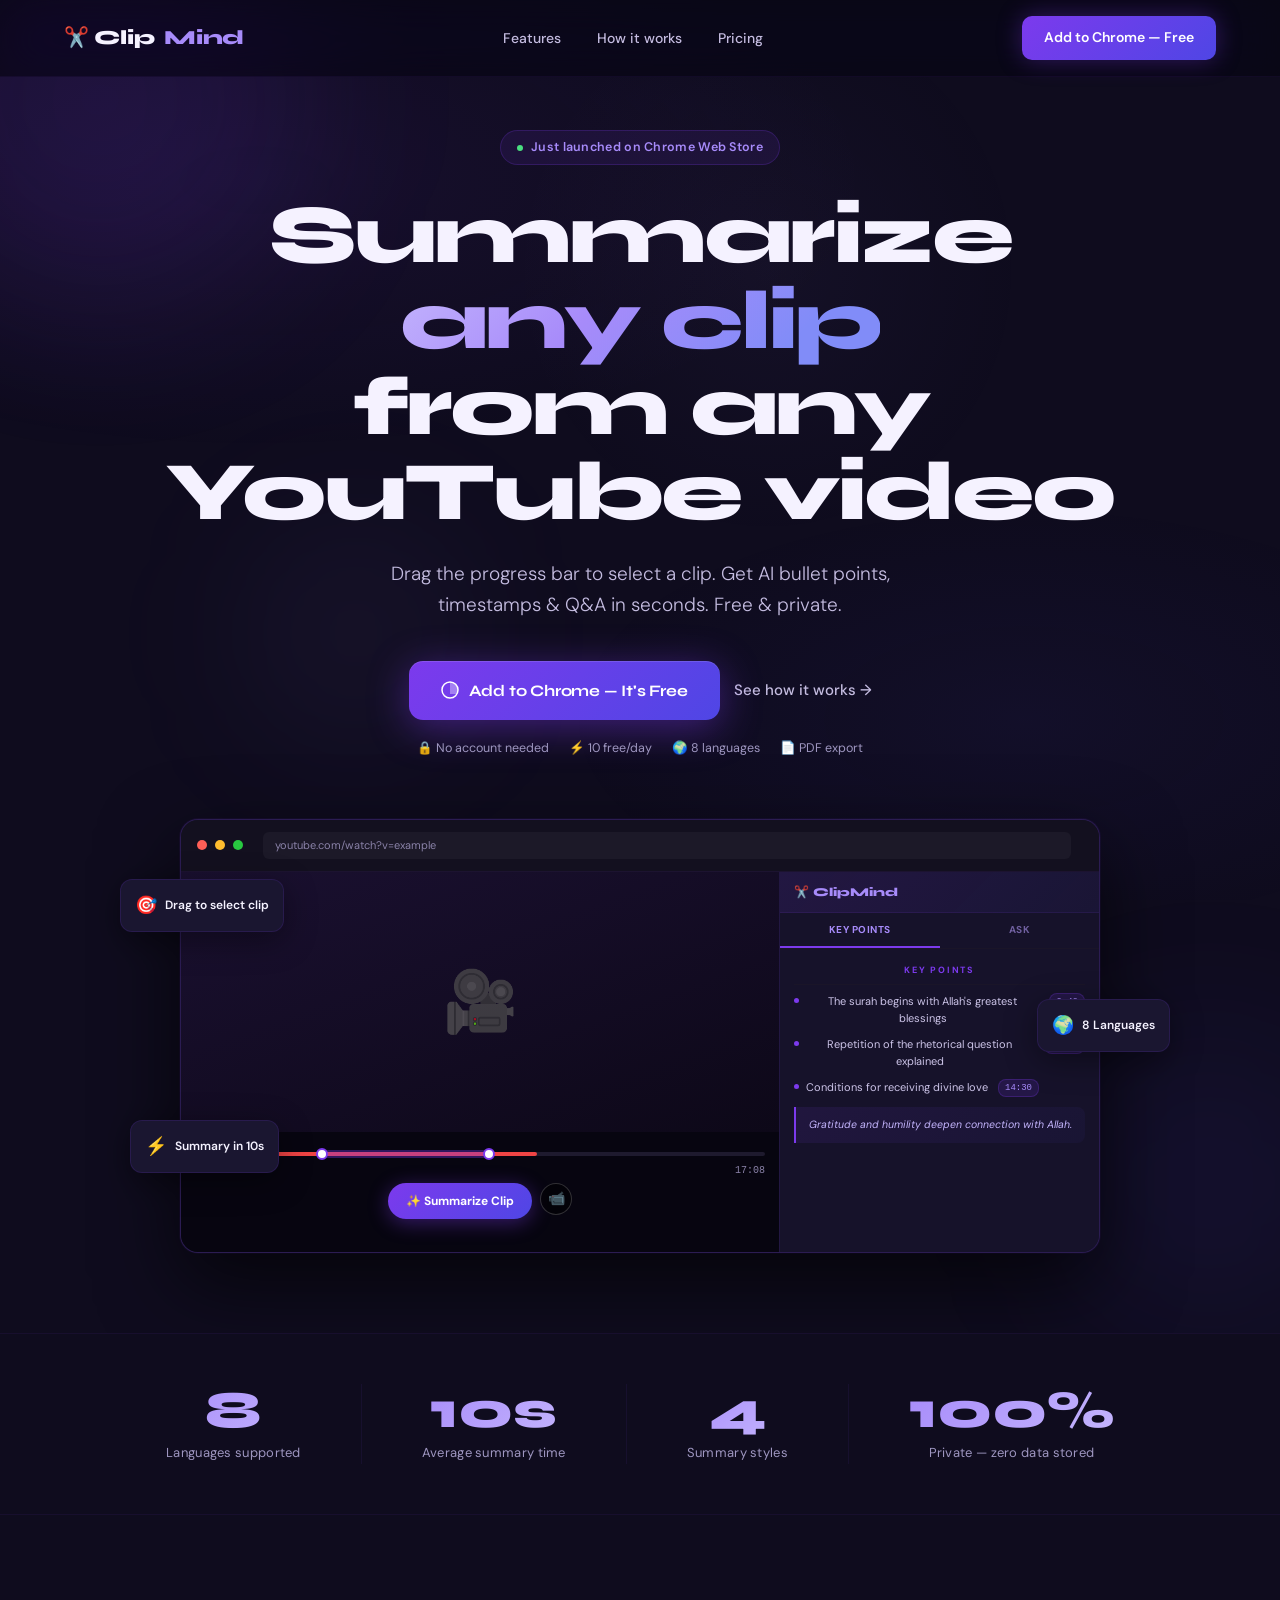
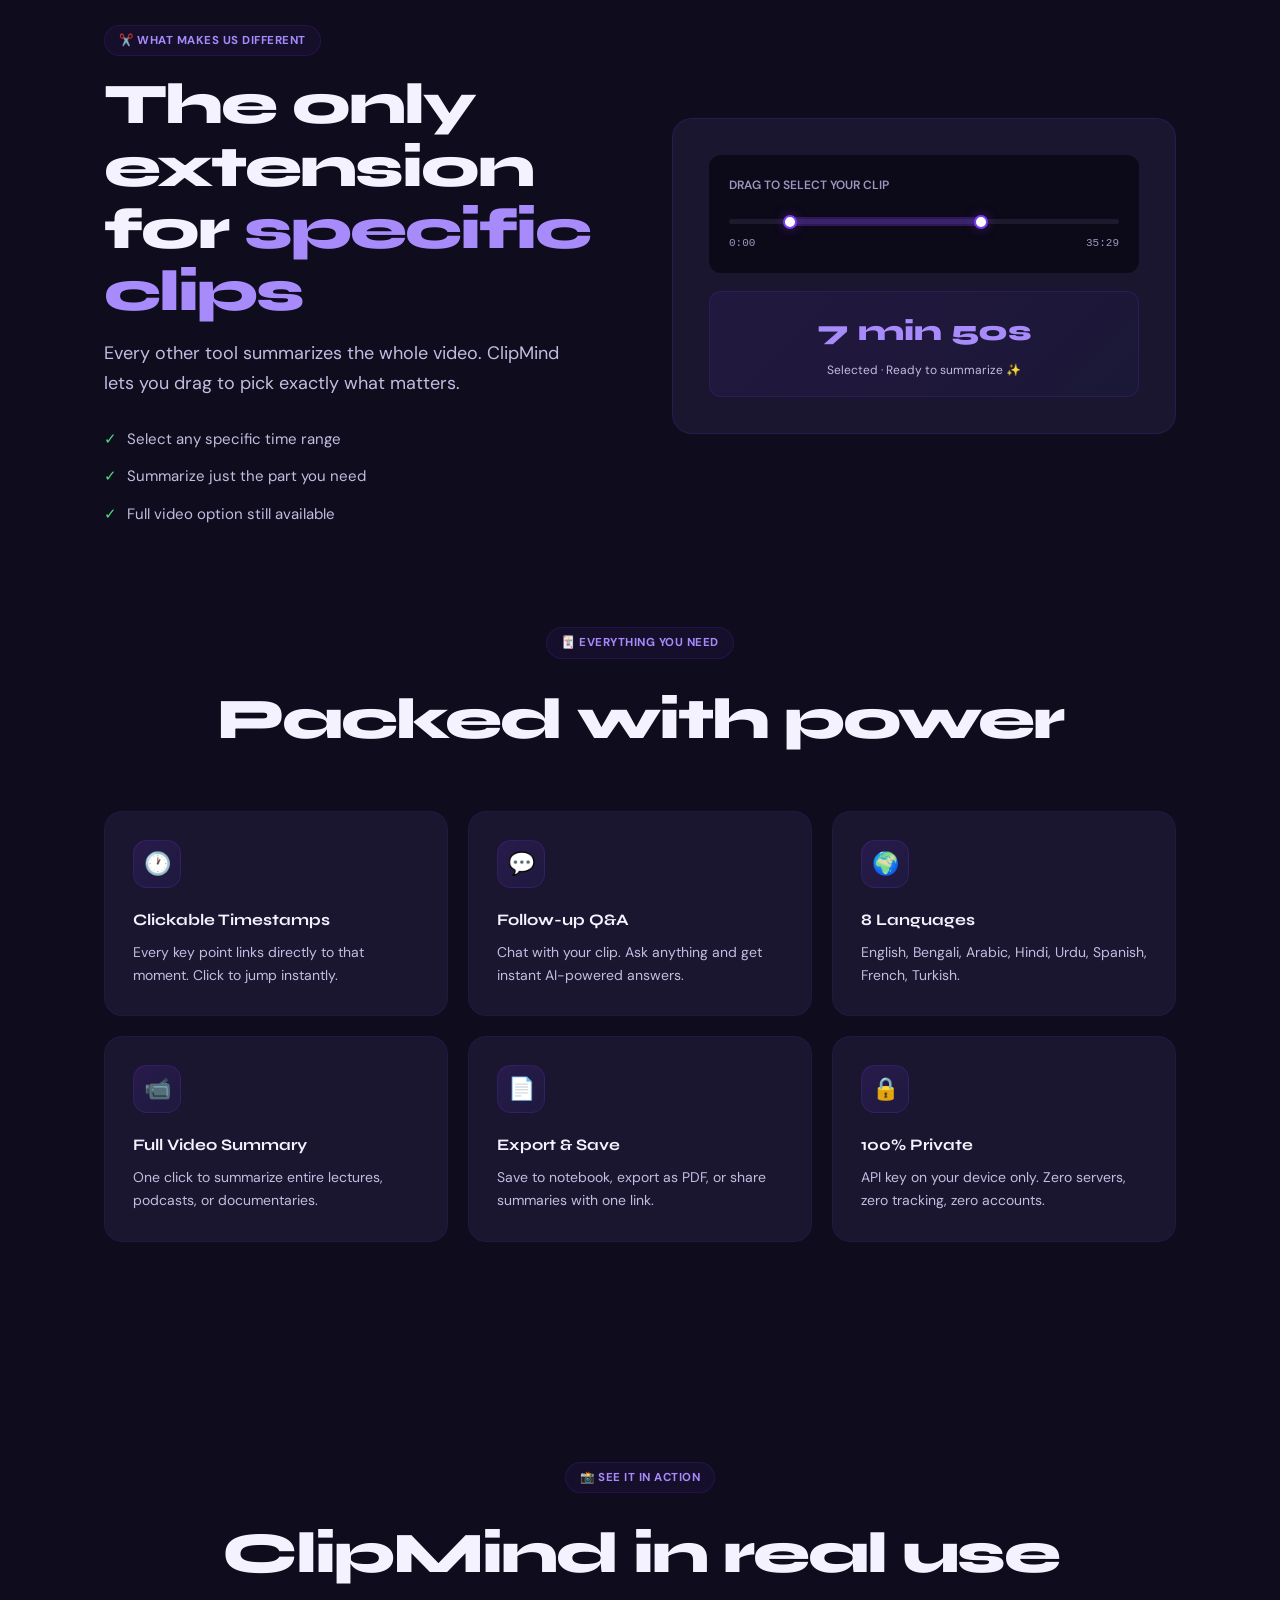
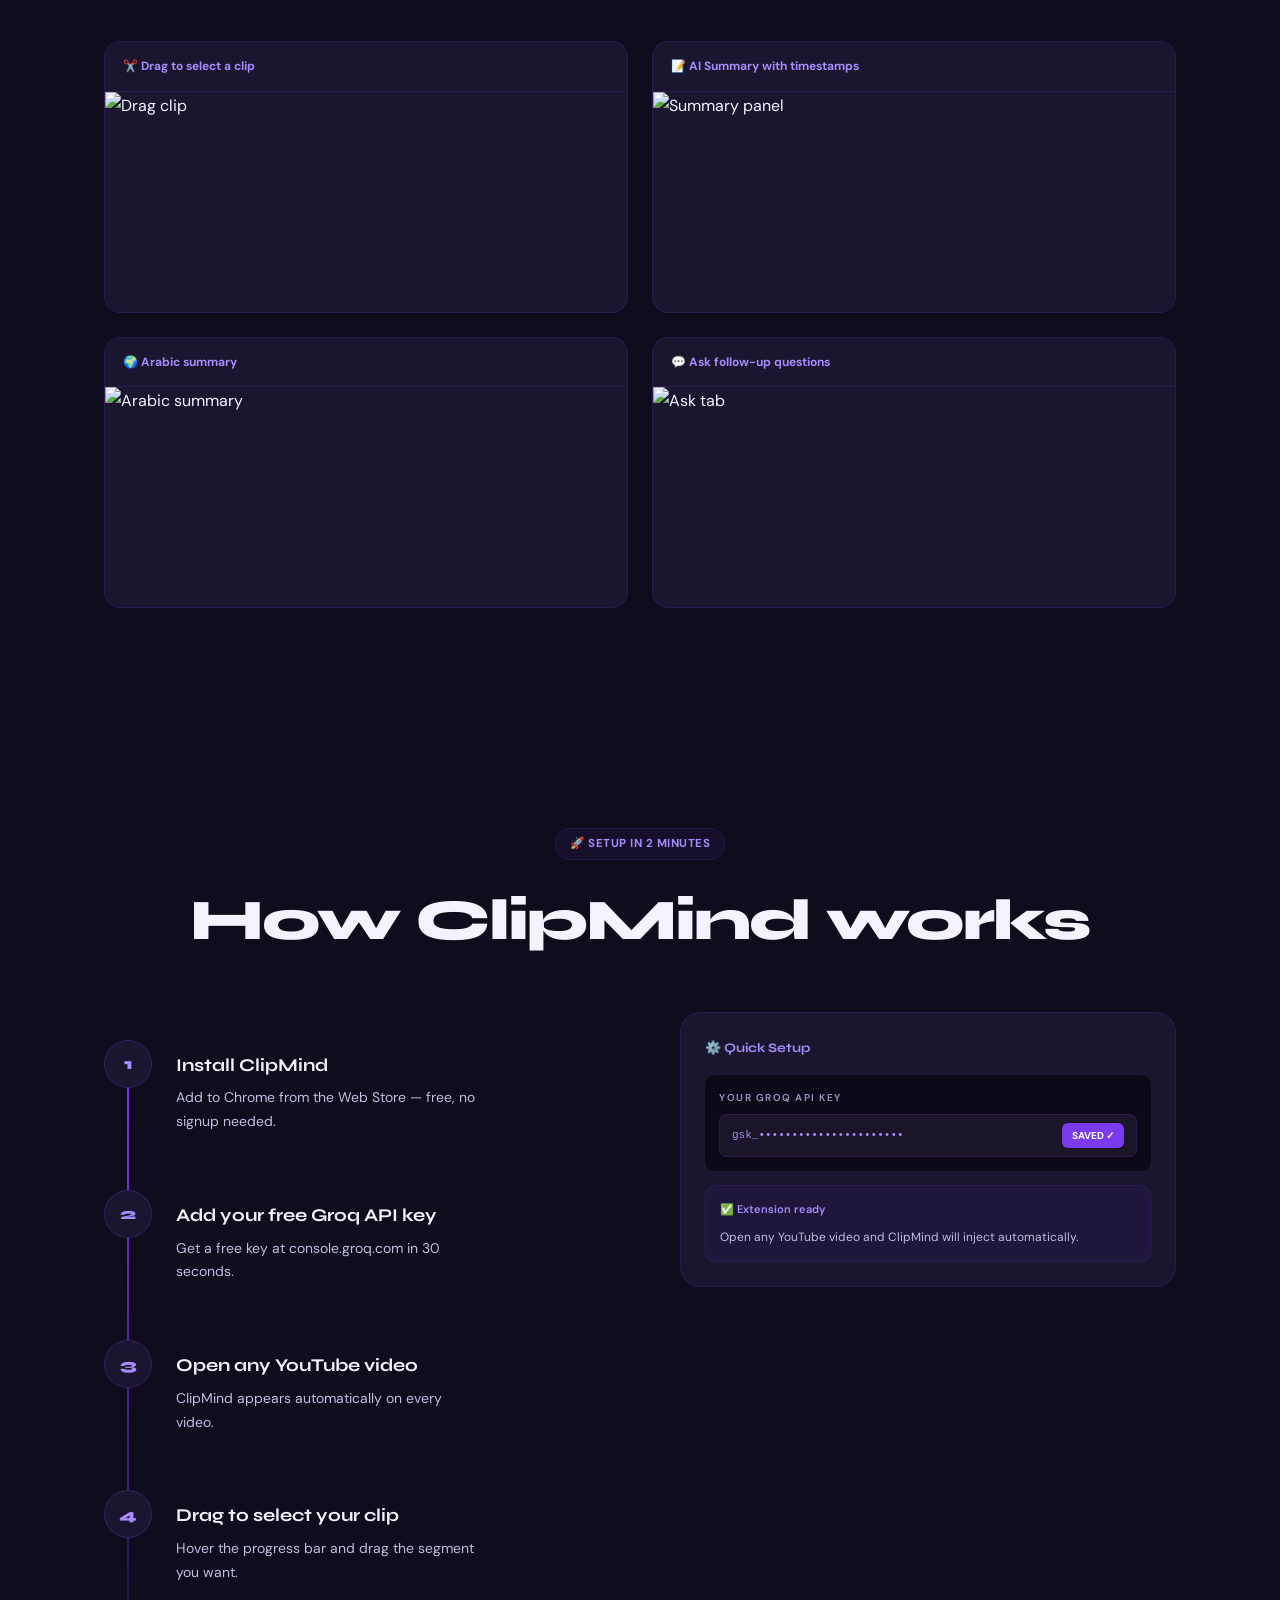
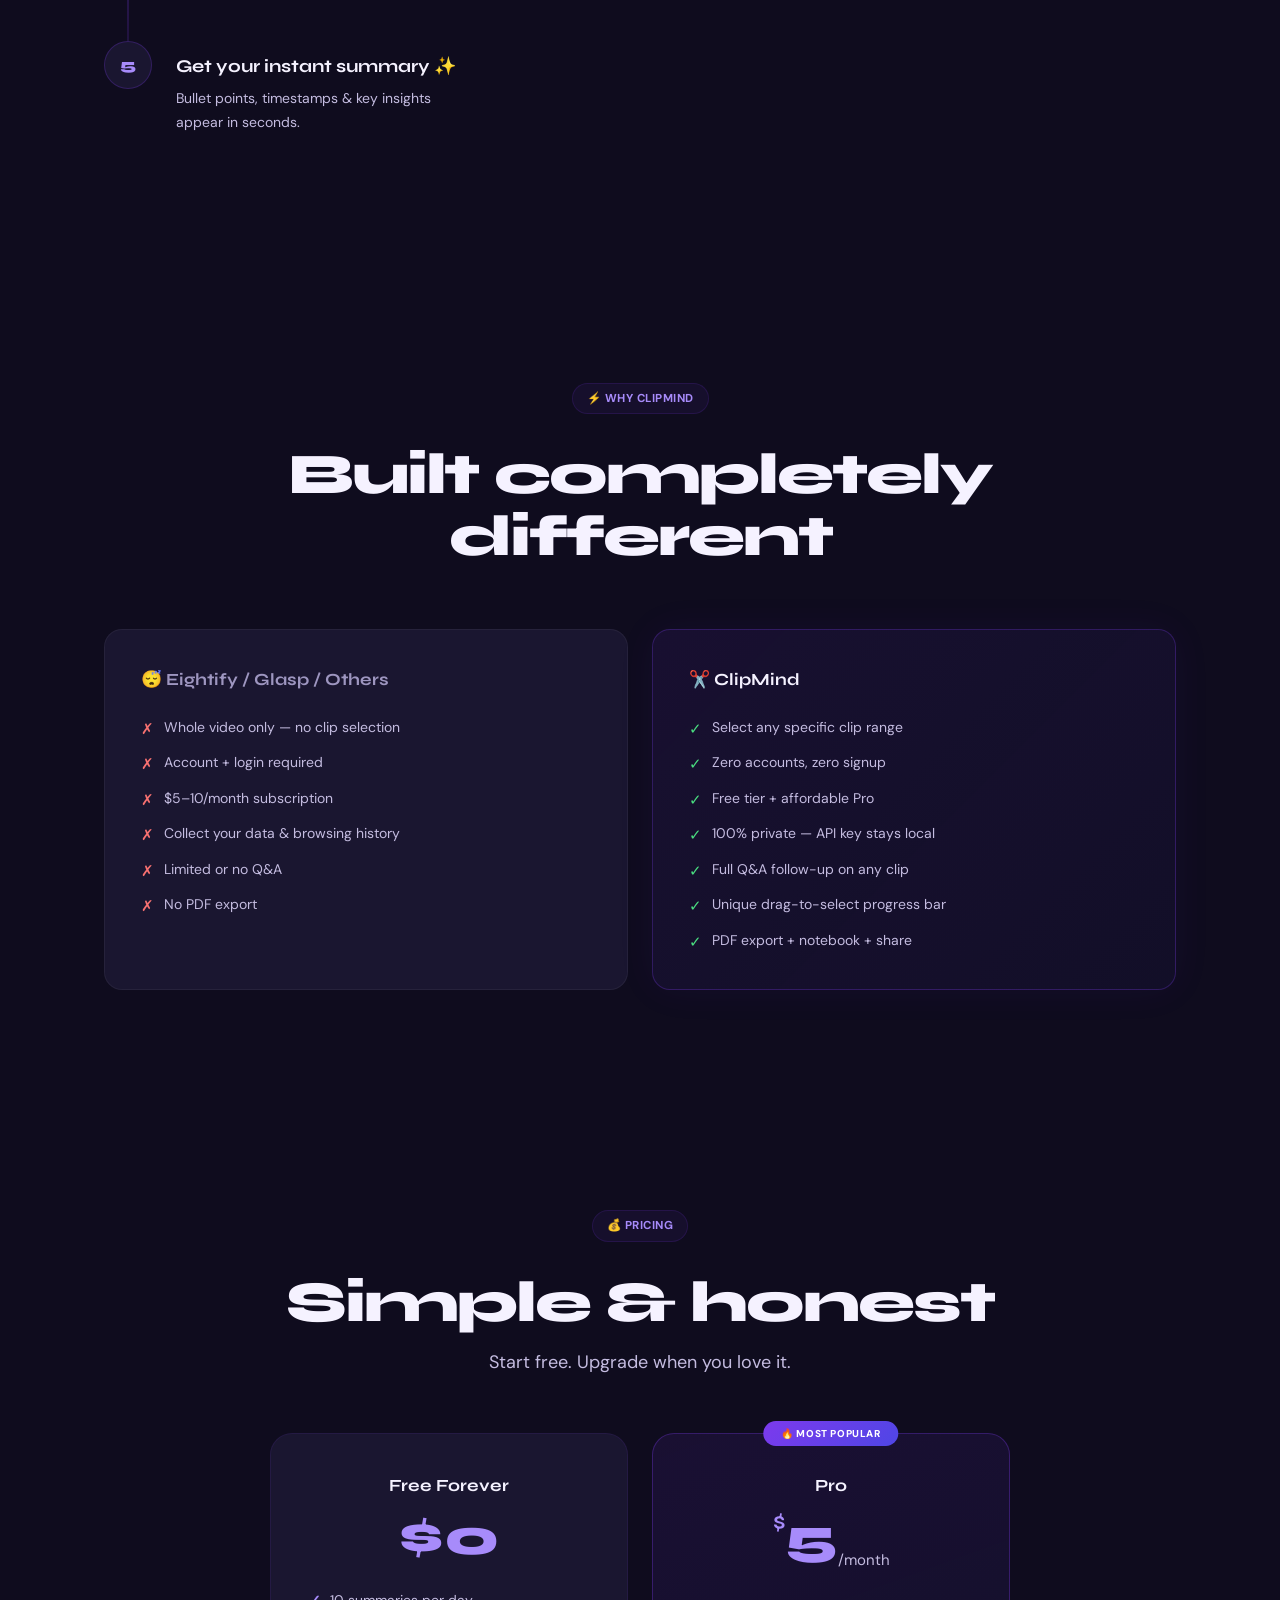
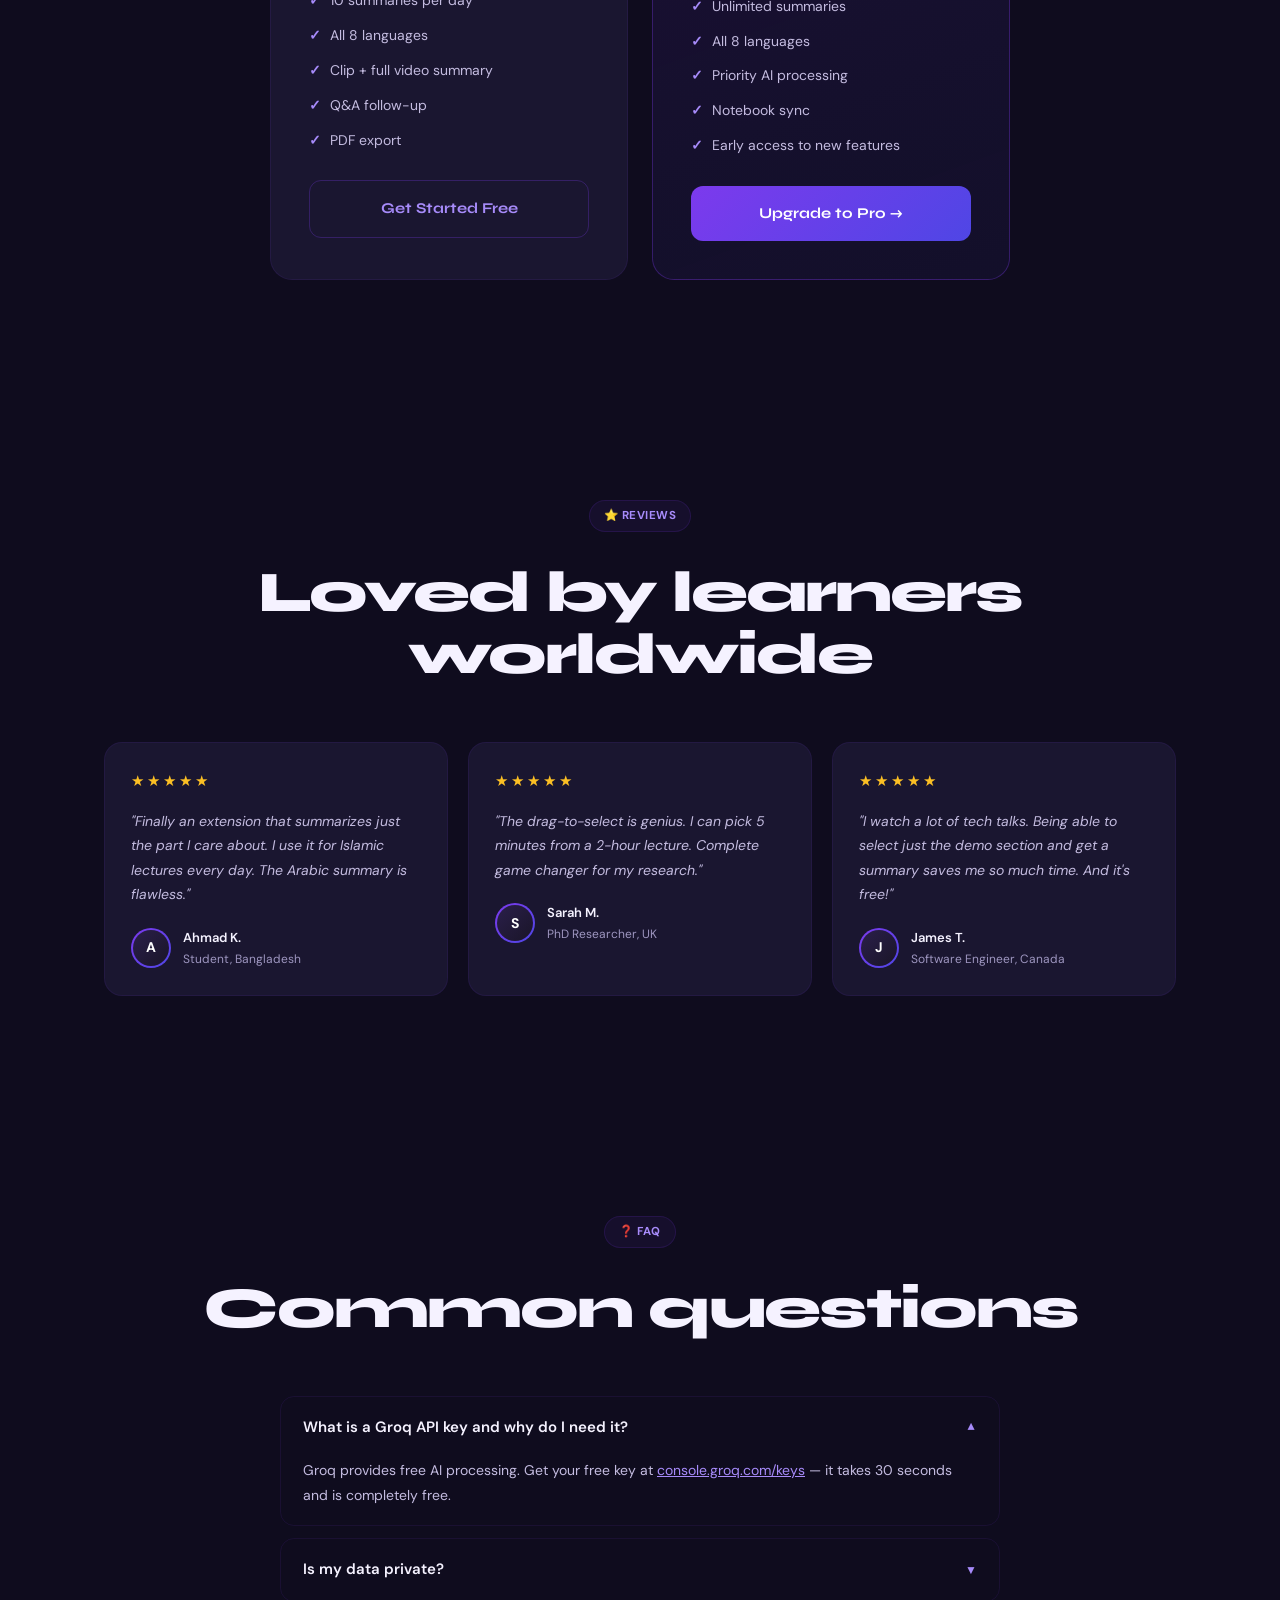
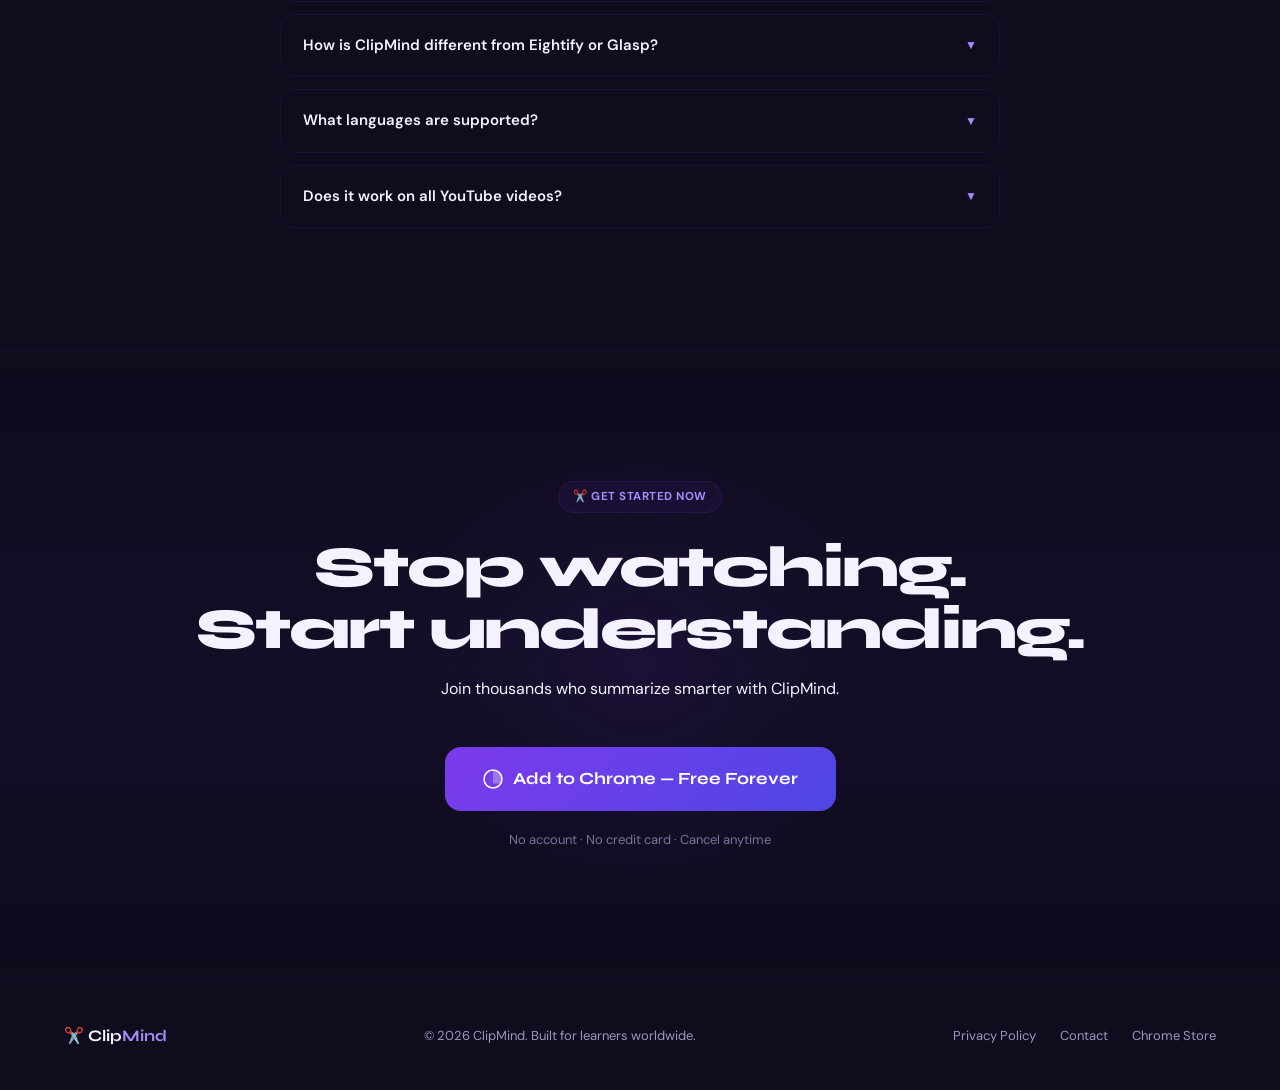
==== docs/index.html @ e2d390e1 "feat: add docs/index.html — landing page" ====
<!DOCTYPE html>
<html lang="en">
<head>
<meta charset="UTF-8">
<meta name="viewport" content="width=device-width, initial-scale=1.0">
<title>ClipMind — Summarize Any YouTube Clip Instantly</title>
<link rel="preconnect" href="https://fonts.googleapis.com">
<link href="https://fonts.googleapis.com/css2?family=Syne:wght@400;600;700;800&family=DM+Sans:ital,opsz,wght@0,9..40,300;0,9..40,400;0,9..40,500;1,9..40,300&display=swap" rel="stylesheet">
<style>
:root {
  --bg: #0f0c1e;
  --bg2: #1a1630;
  --bg3: #201b38;
  --purple: #7c3aed;
  --purple2: #6d28d9;
  --violet: #4f46e5;
  --purple-light: #a78bfa;
  --purple-pale: #c4b5fd;
  --text: #f5f2ff;
  --text2: #c4bce0;
  --text3: #7a7298;
  --border: rgba(124,58,237,.15);
  --glow: rgba(124,58,237,.2);
}
*,*::before,*::after{box-sizing:border-box;margin:0;padding:0}
html{scroll-behavior:smooth}
body{background:var(--bg);color:var(--text);font-family:'DM Sans',sans-serif;overflow-x:hidden;line-height:1.7}

body::before{
  content:'';position:fixed;inset:0;pointer-events:none;z-index:0;
  background:
    radial-gradient(ellipse 80% 50% at 20% 20%, rgba(124,58,237,.08) 0%, transparent 60%),
    radial-gradient(ellipse 60% 40% at 80% 80%, rgba(79,70,229,.06) 0%, transparent 60%),
    radial-gradient(ellipse 40% 60% at 60% 30%, rgba(167,139,250,.04) 0%, transparent 50%);
}

nav{
  position:fixed;top:0;left:0;right:0;z-index:100;
  display:flex;align-items:center;justify-content:space-between;
  padding:16px 64px;
  background:rgba(8,6,18,.7);
  backdrop-filter:blur(24px) saturate(180%);
  border-bottom:1px solid rgba(124,58,237,.07);
  transition:all .3s;
}
nav.scrolled{background:rgba(8,6,18,.92);border-color:rgba(124,58,237,.12);}
.nav-logo{display:flex;align-items:center;gap:10px;font-family:'Syne',sans-serif;font-weight:800;font-size:20px;color:var(--text);text-decoration:none;letter-spacing:-.3px}
.nav-logo .accent{color:var(--purple-light)}
.nav-links{display:flex;gap:36px;list-style:none}
.nav-links a{color:#c4bce0;text-decoration:none;font-size:14px;font-weight:500;transition:color .2s}
.nav-links a:hover{color:var(--text)}
.nav-cta{
  background:linear-gradient(135deg,var(--purple),var(--violet));
  color:#fff;border:none;padding:10px 22px;border-radius:10px;
  font-size:14px;font-weight:600;cursor:pointer;text-decoration:none;font-family:inherit;
  box-shadow:0 0 24px rgba(124,58,237,.35);transition:all .2s;
}
.nav-cta:hover{transform:translateY(-1px);box-shadow:0 4px 32px rgba(124,58,237,.5)}

.hero{
  min-height:100vh;display:flex;flex-direction:column;align-items:center;
  justify-content:center;text-align:center;
  padding:130px 24px 80px;position:relative;overflow:hidden;
}
.orb{position:absolute;border-radius:50%;filter:blur(80px);pointer-events:none;animation:float 8s ease-in-out infinite}
.orb-1{width:400px;height:400px;background:rgba(124,58,237,.12);top:-100px;left:-100px;animation-delay:0s}
.orb-2{width:300px;height:300px;background:rgba(79,70,229,.08);bottom:0;right:-80px;animation-delay:-3s}
.orb-3{width:200px;height:200px;background:rgba(167,139,250,.07);top:40%;left:20%;animation-delay:-5s}
@keyframes float{0%,100%{transform:translateY(0) scale(1)}50%{transform:translateY(-30px) scale(1.05)}}

.hero-badge{
  display:inline-flex;align-items:center;gap:8px;
  background:rgba(124,58,237,.1);border:1px solid rgba(124,58,237,.22);
  padding:6px 16px;border-radius:100px;
  font-size:12.5px;color:var(--purple-light);font-weight:600;
  margin-bottom:28px;animation:fadeUp .5s ease both;letter-spacing:.3px;
}
.badge-dot{width:6px;height:6px;background:#4ade80;border-radius:50%;animation:pulse 2s infinite}
@keyframes pulse{0%,100%{opacity:1;transform:scale(1)}50%{opacity:.5;transform:scale(.8)}}

h1{
  font-family:'Syne',sans-serif;
  font-size:clamp(44px,6.5vw,86px);
  font-weight:800;line-height:1.03;letter-spacing:-3px;
  max-width:950px;animation:fadeUp .5s .08s ease both;
}
h1 .grad{
  background:linear-gradient(135deg,#c4b5fd 0%,#a78bfa 40%,#818cf8 80%);
  -webkit-background-clip:text;-webkit-text-fill-color:transparent;
}
.hero-sub{
  font-size:19px;color:var(--text2);font-weight:300;
  max-width:540px;margin:22px auto 0;
  animation:fadeUp .5s .16s ease both;line-height:1.65;
}
.hero-actions{
  display:flex;gap:14px;align-items:center;justify-content:center;
  margin-top:40px;flex-wrap:wrap;animation:fadeUp .5s .24s ease both;
}
.btn-primary{
  display:inline-flex;align-items:center;gap:10px;
  background:linear-gradient(135deg,var(--purple),var(--violet));
  color:#fff;padding:16px 32px;border-radius:14px;
  font-size:16px;font-weight:700;text-decoration:none;
  font-family:'Syne',sans-serif;letter-spacing:-.2px;
  box-shadow:0 8px 40px rgba(124,58,237,.45),0 1px 0 rgba(255,255,255,.12) inset;
  transition:all .2s;position:relative;overflow:hidden;
}
.btn-primary:hover{transform:translateY(-2px);box-shadow:0 14px 50px rgba(124,58,237,.55)}
.btn-ghost{
  display:inline-flex;align-items:center;gap:8px;
  color:var(--text2);font-size:15px;text-decoration:none;font-weight:500;
  transition:color .2s;
}
.btn-ghost:hover{color:var(--text)}
.hero-trust{
  margin-top:18px;font-size:12.5px;color:#9e96c0;
  animation:fadeUp .5s .32s ease both;display:flex;gap:20px;align-items:center;justify-content:center;
}
.trust-item{display:flex;align-items:center;gap:5px}

.hero-mockup{
  margin-top:60px;width:100%;max-width:920px;
  animation:fadeUp .7s .4s ease both;
  position:relative;
}
.float-pill{
  position:absolute;
  background:var(--bg2);border:1px solid var(--border);
  border-radius:12px;padding:10px 14px;
  display:flex;align-items:center;gap:8px;
  font-size:12px;font-weight:600;color:var(--text);
  box-shadow:0 8px 32px rgba(0,0,0,.4);
  white-space:nowrap;z-index:2;animation:floatPill 6s ease-in-out infinite;
}
.float-pill .pill-icon{font-size:18px}
.fp1{top:60px;left:-60px;animation-delay:0s}
.fp2{top:180px;right:-70px;animation-delay:-2s}
.fp3{bottom:80px;left:-50px;animation-delay:-4s}
@keyframes floatPill{0%,100%{transform:translateY(0)}50%{transform:translateY(-10px)}}

.browser-frame{
  background:var(--bg2);border:1px solid rgba(124,58,237,.18);
  border-radius:18px;overflow:hidden;
  box-shadow:0 30px 80px rgba(0,0,0,.65),0 0 0 1px rgba(124,58,237,.08);
}
.browser-top{
  background:#13101f;padding:12px 16px;
  display:flex;align-items:center;gap:8px;
  border-bottom:1px solid rgba(124,58,237,.08);
}
.bdot{width:10px;height:10px;border-radius:50%}
.bdot:nth-child(1){background:#ff5f57}.bdot:nth-child(2){background:#febc2e}.bdot:nth-child(3){background:#28c840}
.burl{flex:1;background:rgba(255,255,255,.04);border-radius:6px;padding:4px 12px;font-size:11px;color:#8a82a8;margin:0 12px;text-align:left}
.browser-body{display:grid;grid-template-columns:1fr 320px;min-height:380px}
.b-video{background:#070510;position:relative;overflow:hidden}
.b-thumb{height:260px;background:linear-gradient(160deg,#1a1030,#0d0818);display:flex;align-items:center;justify-content:center;position:relative}
.b-thumb-img{font-size:60px;opacity:.7}
.b-controls{padding:10px 14px 14px}
.b-progress{height:4px;background:#1e1a2e;border-radius:2px;position:relative;margin:10px 0 6px}
.b-progress-red{position:absolute;left:0;top:0;width:60%;height:100%;background:#ef4444;border-radius:2px}
.b-selection{
  position:absolute;top:-2px;left:22%;width:30%;height:8px;
  background:rgba(124,58,237,.35);
  border-left:2px solid var(--purple);border-right:2px solid var(--purple);
  border-radius:2px;
}
.b-handle{
  position:absolute;top:50%;transform:translateY(-50%);
  width:12px;height:12px;background:#fff;border:2.5px solid var(--purple);border-radius:50%;
}
.b-handle.l{left:-6px}.b-handle.r{right:-6px}
.b-time{display:flex;justify-content:space-between;font-size:10px;color:#8a82a8;font-family:monospace}
.b-btns{display:flex;justify-content:center;gap:8px;padding-top:4px}
.b-sum{
  background:linear-gradient(135deg,var(--purple),var(--violet));
  color:#fff;border:none;border-radius:20px;
  padding:8px 18px;font-size:12px;font-weight:700;cursor:default;
  box-shadow:0 4px 20px rgba(124,58,237,.4);
}
.b-full{
  background:rgba(0,0,0,.5);color:rgba(255,255,255,.8);
  border:1px solid rgba(255,255,255,.18);border-radius:50%;
  width:32px;height:32px;display:flex;align-items:center;justify-content:center;
  font-size:14px;cursor:default;
}
.b-panel{background:#16122a;border-left:1px solid rgba(124,58,237,.12);display:flex;flex-direction:column}
.b-panel-head{
  padding:10px 14px;
  background:linear-gradient(135deg,rgba(124,58,237,.12),rgba(79,70,229,.06));
  border-bottom:1px solid rgba(124,58,237,.1);
  display:flex;align-items:center;justify-content:space-between;
  font-size:12px;font-weight:800;color:var(--purple-light);
  font-family:'Syne',sans-serif;
}
.b-tabs{display:flex;border-bottom:1px solid #1a1528}
.b-tab{flex:1;padding:8px;text-align:center;font-size:10px;font-weight:700;text-transform:uppercase;letter-spacing:.5px;color:#7060a0}
.b-tab.a{color:var(--purple-light);border-bottom:2px solid var(--purple)}
.b-body{padding:14px;flex:1}
.b-lbl{font-size:9px;text-transform:uppercase;letter-spacing:1.8px;color:var(--purple);font-weight:700;margin-bottom:8px;padding-bottom:5px;border-bottom:1px solid #1a1528}
.b-txt{font-size:11px;color:#d4cce8;line-height:1.7;margin-bottom:10px}
.b-pt{display:flex;align-items:flex-start;gap:7px;margin-bottom:8px;font-size:11px;color:#ccc4e8;line-height:1.6}
.b-pt::before{content:'';width:5px;height:5px;background:var(--purple);border-radius:50%;flex-shrink:0;margin-top:5px}
.b-chip{display:inline-block;background:rgba(124,58,237,.15);border:1px solid rgba(124,58,237,.25);color:var(--purple-light);border-radius:8px;padding:1px 6px;font-size:9px;font-family:monospace;margin-left:3px}
.b-takeaway{background:linear-gradient(135deg,rgba(124,58,237,.1),rgba(79,70,229,.05));border-left:2px solid var(--purple);border-radius:0 8px 8px 0;padding:9px 11px;font-size:10.5px;color:var(--purple-pale);font-style:italic;margin-top:10px}

.stats-bar{
  border-top:1px solid rgba(124,58,237,.07);
  border-bottom:1px solid rgba(124,58,237,.07);
  padding:50px 24px;
  display:flex;justify-content:center;gap:0;flex-wrap:wrap;
}
.stat-item{
  text-align:center;padding:0 60px;
  border-right:1px solid rgba(124,58,237,.08);
}
.stat-item:last-child{border-right:none}
.stat-n{
  font-family:'Syne',sans-serif;font-size:52px;font-weight:800;line-height:1;
  background:linear-gradient(135deg,var(--purple-light),var(--purple-pale));
  -webkit-background-clip:text;-webkit-text-fill-color:transparent;
}
.stat-l{font-size:13px;color:#9e96c0;margin-top:6px;letter-spacing:.3px}

.section{padding:110px 24px;max-width:1120px;margin:0 auto;position:relative;z-index:1}
.sec-label{
  display:inline-flex;align-items:center;gap:7px;
  background:rgba(124,58,237,.07);border:1px solid rgba(124,58,237,.14);
  padding:5px 14px;border-radius:100px;
  font-size:11.5px;font-weight:700;color:var(--purple-light);
  letter-spacing:.5px;text-transform:uppercase;margin-bottom:18px;
}
h2{
  font-family:'Syne',sans-serif;font-size:clamp(34px,4.5vw,58px);
  font-weight:800;letter-spacing:-2px;line-height:1.08;margin-bottom:14px;
}
.sec-sub{font-size:18px;color:#c4bce0;max-width:480px;line-height:1.65}

.usp-wrap{display:grid;grid-template-columns:1fr 1fr;gap:64px;align-items:center;margin-top:0}
.usp-card{
  background:var(--bg2);border:1px solid var(--border);
  border-radius:20px;padding:36px;overflow:hidden;position:relative;
}
.drag-container{background:#0c0918;border-radius:12px;padding:20px;margin-bottom:18px}
.drag-track{height:5px;background:#1e1a2e;border-radius:3px;position:relative;margin:24px 0 10px}
.drag-range{
  position:absolute;top:-2px;left:15%;width:0%;height:9px;
  background:rgba(124,58,237,.3);border-left:2px solid var(--purple);border-right:2px solid var(--purple);
  border-radius:3px;transition:width 1.2s cubic-bezier(.4,0,.2,1);
}
.drag-range.animated{width:50%}
.drag-range::before,.drag-range::after{
  content:'';position:absolute;top:50%;transform:translateY(-50%);
  width:14px;height:14px;background:#fff;border:2.5px solid var(--purple);border-radius:50%;
  box-shadow:0 0 12px rgba(124,58,237,.4);
}
.drag-range::before{left:-7px}.drag-range::after{right:-7px}
.drag-times{display:flex;justify-content:space-between;font-size:11px;color:#9e96c0;font-family:monospace}
.drag-result-box{
  text-align:center;padding:16px;
  background:linear-gradient(135deg,rgba(124,58,237,.08),rgba(79,70,229,.04));
  border:1px solid rgba(124,58,237,.15);border-radius:12px;
}
.drag-result-num{font-family:'Syne',sans-serif;font-size:28px;font-weight:800;color:var(--purple-light)}
.drag-result-sub{font-size:12px;color:#c4bce0;margin-top:4px}

.features-heading{text-align:center;margin-bottom:60px}
.features-grid{display:grid;grid-template-columns:repeat(3,1fr);gap:20px}
.feat-card{
  background:var(--bg2);border:1px solid rgba(124,58,237,.08);
  border-radius:18px;padding:28px;transition:all .3s;
  position:relative;overflow:hidden;
}
.feat-card:hover{border-color:rgba(124,58,237,.25);transform:translateY(-5px);box-shadow:0 16px 48px rgba(0,0,0,.3)}
.feat-icon{
  width:48px;height:48px;border-radius:14px;
  background:linear-gradient(135deg,rgba(124,58,237,.15),rgba(79,70,229,.08));
  border:1px solid rgba(124,58,237,.18);
  display:flex;align-items:center;justify-content:center;
  font-size:22px;margin-bottom:18px;
}
.feat-card h3{font-family:'Syne',sans-serif;font-size:16px;font-weight:700;margin-bottom:8px}
.feat-card p{font-size:14px;color:#c4bce0;line-height:1.65}

.hiw-wrap{display:grid;grid-template-columns:1fr 1fr;gap:80px;align-items:start;margin-top:0}
.steps-list{display:flex;flex-direction:column;gap:0;position:relative}
.steps-list::before{
  content:'';position:absolute;left:23px;top:28px;bottom:80px;
  width:2px;
  background:linear-gradient(to bottom,var(--purple),rgba(124,58,237,.1));
}
.step-row{display:flex;gap:24px;padding:28px 0}
.step-n{
  width:48px;height:48px;flex-shrink:0;
  background:var(--bg2);border:1.5px solid rgba(124,58,237,.25);
  border-radius:50%;display:flex;align-items:center;justify-content:center;
  font-family:'Syne',sans-serif;font-size:16px;font-weight:800;color:var(--purple-light);
  position:relative;z-index:1;transition:all .3s;
}
.step-row:hover .step-n{background:var(--purple);border-color:var(--purple);color:#fff;box-shadow:0 0 20px rgba(124,58,237,.4)}
.step-body{padding-top:10px}
.step-body h3{font-family:'Syne',sans-serif;font-size:18px;font-weight:700;margin-bottom:6px}
.step-body p{font-size:14px;color:#c4bce0;max-width:300px}
.hiw-visual{
  background:var(--bg2);border:1px solid var(--border);
  border-radius:20px;padding:24px;position:sticky;top:100px;
}
.hiw-visual-header{font-family:'Syne',sans-serif;font-size:13px;font-weight:700;color:var(--purple-light);margin-bottom:16px;display:flex;align-items:center;gap:8px}
.api-box{background:#0c0918;border-radius:10px;padding:14px;margin-bottom:14px}
.api-label{font-size:10px;text-transform:uppercase;letter-spacing:1.5px;color:#9e96c0;font-weight:600;margin-bottom:8px}
.api-input{
  display:flex;align-items:center;gap:8px;
  background:#1a1528;border:1px solid rgba(124,58,237,.2);
  border-radius:8px;padding:8px 12px;
}
.api-key{font-size:11px;font-family:monospace;color:var(--purple-light);flex:1}
.api-save{background:var(--purple);color:#fff;border:none;border-radius:6px;padding:4px 10px;font-size:10px;font-weight:700;cursor:default}

.vs-grid{display:grid;grid-template-columns:1fr 1fr;gap:24px;margin-top:60px}
.vs-col{border-radius:18px;padding:36px;border:1px solid}
.vs-col.them{background:var(--bg2);border-color:rgba(255,255,255,.05)}
.vs-col.us{
  background:linear-gradient(135deg,rgba(124,58,237,.09),rgba(79,70,229,.05));
  border-color:rgba(124,58,237,.28);
  box-shadow:0 0 40px rgba(124,58,237,.06);
}
.vs-col h3{font-family:'Syne',sans-serif;font-size:17px;font-weight:700;margin-bottom:22px}
.vs-list{list-style:none;display:flex;flex-direction:column;gap:12px}
.vs-list li{display:flex;align-items:flex-start;gap:10px;font-size:14px;line-height:1.5;color:#c4bce0}
.ic-x{color:#f87171;font-size:15px;flex-shrink:0;margin-top:1px}
.ic-ok{color:#4ade80;font-size:15px;flex-shrink:0;margin-top:1px}

.pricing-cards{display:grid;grid-template-columns:1fr 1fr;gap:24px;max-width:740px;margin:56px auto 0}
.p-card{background:var(--bg2);border:1px solid rgba(124,58,237,.1);border-radius:22px;padding:38px;position:relative}
.p-card.pro{
  background:linear-gradient(160deg,rgba(124,58,237,.1),rgba(79,70,229,.06));
  border-color:rgba(124,58,237,.32);
}
.p-badge{
  position:absolute;top:-13px;left:50%;transform:translateX(-50%);
  background:linear-gradient(135deg,var(--purple),var(--violet));
  color:#fff;font-size:10px;font-weight:800;padding:4px 18px;
  border-radius:100px;letter-spacing:.6px;white-space:nowrap;
}
.p-name{font-family:'Syne',sans-serif;font-size:17px;font-weight:700;margin-bottom:10px}
.p-price{font-family:'Syne',sans-serif;font-size:52px;font-weight:800;line-height:1;color:var(--purple-light)}
.p-price sup{font-size:24px;vertical-align:top;margin-top:12px;font-weight:600}
.p-price sub{font-size:15px;color:var(--text2);font-family:'DM Sans',sans-serif;font-weight:400}
.p-features{list-style:none;margin:26px 0 28px;display:flex;flex-direction:column;gap:11px}
.p-features li{display:flex;align-items:center;gap:9px;font-size:14px;color:#c4bce0}
.p-features li::before{content:'✓';color:var(--purple-light);font-weight:700;flex-shrink:0}
.p-btn{
  display:block;width:100%;padding:15px;
  background:linear-gradient(135deg,var(--purple),var(--violet));
  color:#fff;border:none;border-radius:12px;
  font-size:15px;font-weight:700;cursor:pointer;
  font-family:'Syne',sans-serif;text-align:center;text-decoration:none;
  transition:all .2s;
}
.p-btn.outline{background:transparent;border:1.5px solid rgba(124,58,237,.28);color:var(--purple-light);box-shadow:none}

.reviews-grid{display:grid;grid-template-columns:repeat(3,1fr);gap:20px;margin-top:56px}
.rev-card{
  background:var(--bg2);border:1px solid rgba(124,58,237,.09);
  border-radius:18px;padding:26px;transition:border-color .3s;
}
.rev-card:hover{border-color:rgba(124,58,237,.22)}
.rev-stars{margin-bottom:14px;color:#fbbf24;font-size:15px;letter-spacing:3px}
.rev-text{font-size:14px;color:#c4bce0;line-height:1.75;font-style:italic;margin-bottom:20px}
.rev-author{display:flex;align-items:center;gap:12px}
.rev-avatar-wrap{
  width:40px;height:40px;border-radius:50%;flex-shrink:0;
  background:linear-gradient(135deg,var(--purple),var(--violet));
  padding:2px;
}
.rev-avatar{
  width:100%;height:100%;border-radius:50%;
  background:linear-gradient(135deg,#2a1f4a,#1a1528);
  display:flex;align-items:center;justify-content:center;
  font-size:14px;font-weight:700;color:#fff;
}
.rev-name{font-size:13px;font-weight:600;color:var(--text)}
.rev-role{font-size:12px;color:#9e96c0}

.cta-section{
  text-align:center;padding:130px 24px;position:relative;overflow:hidden;
  background:linear-gradient(180deg,transparent,rgba(124,58,237,.04),transparent);
  border-top:1px solid rgba(124,58,237,.08);
}
.cta-glow{
  position:absolute;top:50%;left:50%;transform:translate(-50%,-50%);
  width:500px;height:500px;
  background:radial-gradient(circle,rgba(124,58,237,.08) 0%,transparent 65%);
  pointer-events:none;animation:glowPulse 4s ease-in-out infinite;
}
@keyframes glowPulse{0%,100%{opacity:.6;transform:translate(-50%,-50%) scale(1)}50%{opacity:1;transform:translate(-50%,-50%) scale(1.1)}}
.btn-pulsing{
  display:inline-flex;align-items:center;gap:10px;
  background:linear-gradient(135deg,var(--purple),var(--violet));
  color:#fff;padding:18px 38px;border-radius:16px;
  font-size:17px;font-weight:700;text-decoration:none;
  font-family:'Syne',sans-serif;
  animation:btnPulse 3s ease-in-out infinite;
  transition:transform .2s;
}
@keyframes btnPulse{0%,100%{box-shadow:0 0 0 0 rgba(124,58,237,.4)}70%{box-shadow:0 0 0 20px rgba(124,58,237,0)}}

footer{
  padding:40px 64px;border-top:1px solid rgba(124,58,237,.07);
  display:flex;align-items:center;justify-content:space-between;flex-wrap:wrap;gap:16px;
}
.footer-logo{font-family:'Syne',sans-serif;font-size:16px;font-weight:700;color:var(--text)}
.footer-logo .accent{color:var(--purple-light)}
.footer-copy{font-size:13px;color:#9e96c0}
.footer-links{display:flex;gap:24px}
.footer-links a{font-size:13px;color:#9e96c0;text-decoration:none;transition:color .2s}
.footer-links a:hover{color:var(--purple-light)}

@keyframes fadeUp{from{opacity:0;transform:translateY(26px)}to{opacity:1;transform:translateY(0)}}
.reveal{opacity:0;transform:translateY(32px);transition:opacity .65s ease,transform .65s ease}
.reveal.visible{opacity:1;transform:translateY(0)}

/* Screenshots */
.ss-grid{display:grid;grid-template-columns:repeat(2,1fr);gap:24px}
.ss-card{background:var(--bg2);border:1px solid var(--border);border-radius:16px;overflow:hidden}
.ss-label{padding:14px 18px;font-size:12px;font-weight:700;color:var(--purple-light);border-bottom:1px solid var(--border)}
.ss-card img{width:100%;display:block;height:220px;object-fit:cover}

/* Demo video */
.demo-video-wrap{max-width:800px;margin:0 auto}
.demo-placeholder{background:var(--bg2);border:1px solid var(--border);border-radius:18px;padding:80px 40px;text-align:center}
.demo-play-icon{font-size:48px;margin-bottom:16px;opacity:.4}
.demo-play-text{font-size:18px;font-weight:600;color:var(--text2);margin-bottom:8px}
.demo-play-sub{font-size:14px;color:var(--text3)}

/* FAQ */
.faq-list{max-width:720px;margin:0 auto}
.faq-item{border:1px solid rgba(124,58,237,.1);border-radius:14px;margin-bottom:12px;overflow:hidden}
.faq-q{display:flex;justify-content:space-between;align-items:center;padding:18px 22px;cursor:pointer;font-size:15px;font-weight:600;transition:background .2s}
.faq-q:hover{background:rgba(124,58,237,.04)}
.faq-arrow{color:var(--purple-light);font-size:12px;transition:transform .3s}
.faq-item.open .faq-arrow{transform:rotate(180deg)}
.faq-a{max-height:0;overflow:hidden;transition:max-height .4s ease,padding .3s;padding:0 22px;font-size:14px;color:#c4bce0;line-height:1.75}
.faq-item.open .faq-a{max-height:200px;padding:0 22px 18px}

@media(max-width:900px){
  nav{padding:16px 20px}
  .nav-links{display:none}
  .usp-wrap,.hiw-wrap,.vs-grid,.pricing-cards{grid-template-columns:1fr}
  .features-grid{grid-template-columns:1fr 1fr}
  .reviews-grid{grid-template-columns:1fr}
  .browser-body{grid-template-columns:1fr}
  .b-panel{display:none}
  .fp1,.fp2,.fp3{display:none}
  footer{padding:24px 20px;flex-direction:column;text-align:center}
  .ss-grid{grid-template-columns:1fr}
}
@media(max-width:600px){
  .features-grid{grid-template-columns:1fr}
}
</style>
</head>
<body>
<!-- NAV -->
<nav id="nav">
  <a href="#" class="nav-logo">✂️ Clip<span class="accent">Mind</span></a>
  <ul class="nav-links">
    <li><a href="#features">Features</a></li>
    <li><a href="#how-it-works">How it works</a></li>
    <li><a href="#pricing">Pricing</a></li>
  </ul>
  <a href="https://chromewebstore.google.com" class="nav-cta" target="_blank">Add to Chrome — Free</a>
</nav>

<!-- HERO -->
<div class="hero">
  <div class="orb orb-1"></div>
  <div class="orb orb-2"></div>
  <div class="orb orb-3"></div>

  <div class="hero-badge">
    <span class="badge-dot"></span>
    Just launched on Chrome Web Store
  </div>

  <h1>Summarize <span class="grad">any clip</span><br>from any YouTube video</h1>

  <p class="hero-sub">Drag the progress bar to select a clip. Get AI bullet points, timestamps & Q&A in seconds. Free & private.</p>

  <div class="hero-actions">
    <a href="https://chromewebstore.google.com" class="btn-primary" target="_blank">
      <svg width="18" height="18" viewBox="0 0 18 18" fill="none"><circle cx="9" cy="9" r="8" stroke="white" stroke-width="1.5"/><path d="M9 1a8 8 0 0 1 6.928 12H9V1z" fill="white" fill-opacity=".35"/></svg>
      Add to Chrome — It's Free
    </a>
    <a href="#how-it-works" class="btn-ghost">See how it works →</a>
  </div>

  <div class="hero-trust">
    <span class="trust-item">🔒 No account needed</span>
    <span class="trust-item">⚡ 10 free/day</span>
    <span class="trust-item">🌍 8 languages</span>
    <span class="trust-item">📄 PDF export</span>
  </div>

  <div class="hero-mockup">
    <div class="float-pill fp1"><span class="pill-icon">🎯</span> Drag to select clip</div>
    <div class="float-pill fp2"><span class="pill-icon">🌍</span> 8 Languages</div>
    <div class="float-pill fp3"><span class="pill-icon">⚡</span> Summary in 10s</div>

    <div class="browser-frame">
      <div class="browser-top">
        <div class="bdot"></div><div class="bdot"></div><div class="bdot"></div>
        <div class="burl">youtube.com/watch?v=example</div>
      </div>
      <div class="browser-body">
        <div class="b-video">
          <div class="b-thumb">
            <div class="b-thumb-img">🎥</div>
          </div>
          <div class="b-controls">
            <div class="b-progress">
              <div class="b-progress-red"></div>
              <div class="b-selection">
                <div class="b-handle l"></div>
                <div class="b-handle r"></div>
              </div>
            </div>
            <div class="b-time"><span>9:18</span><span>17:08</span></div>
            <div class="b-btns">
              <div class="b-sum">✨ Summarize Clip</div>
              <div class="b-full">📹</div>
            </div>
          </div>
        </div>
        <div class="b-panel">
          <div class="b-panel-head">✂️ ClipMind</div>
          <div class="b-tabs">
            <div class="b-tab a">Key Points</div>
            <div class="b-tab">Ask</div>
          </div>
          <div class="b-body">
            <div class="b-lbl">Key Points</div>
            <div class="b-pt">The surah begins with Allah's greatest blessings <span class="b-chip">9:40</span></div>
            <div class="b-pt">Repetition of the rhetorical question explained <span class="b-chip">12:15</span></div>
            <div class="b-pt">Conditions for receiving divine love <span class="b-chip">14:30</span></div>
            <div class="b-takeaway">Gratitude and humility deepen connection with Allah.</div>
          </div>
        </div>
      </div>
    </div>
  </div>
</div>

<!-- STATS -->
<div class="stats-bar">
  <div class="stat-item"><div class="stat-n">8</div><div class="stat-l">Languages supported</div></div>
  <div class="stat-item"><div class="stat-n">10s</div><div class="stat-l">Average summary time</div></div>
  <div class="stat-item"><div class="stat-n">4</div><div class="stat-l">Summary styles</div></div>
  <div class="stat-item"><div class="stat-n">100%</div><div class="stat-l">Private — zero data stored</div></div>
</div>

<!-- USP -->
<section class="section" id="features">
  <div class="usp-wrap">
    <div class="reveal">
      <div class="sec-label">✂️ What makes us different</div>
      <h2>The only extension for <em style="color:var(--purple-light);font-style:normal">specific clips</em></h2>
      <p class="sec-sub" style="margin-top:16px">Every other tool summarizes the whole video. ClipMind lets you drag to pick exactly what matters.</p>
      <div style="margin-top:28px;display:flex;flex-direction:column;gap:12px">
        <div style="display:flex;align-items:center;gap:10px;font-size:15px;color:var(--text2)"><span style="color:#4ade80">✓</span> Select any specific time range</div>
        <div style="display:flex;align-items:center;gap:10px;font-size:15px;color:var(--text2)"><span style="color:#4ade80">✓</span> Summarize just the part you need</div>
        <div style="display:flex;align-items:center;gap:10px;font-size:15px;color:var(--text2)"><span style="color:#4ade80">✓</span> Full video option still available</div>
      </div>
    </div>
    <div class="usp-card reveal" id="drag-card">
      <div class="drag-container">
        <div style="font-size:12px;color:#9e96c0;margin-bottom:4px;font-weight:600">DRAG TO SELECT YOUR CLIP</div>
        <div class="drag-track">
          <div class="drag-range" id="dragRange"></div>
        </div>
        <div class="drag-times"><span>0:00</span><span>35:29</span></div>
      </div>
      <div class="drag-result-box">
        <div class="drag-result-num">7 min 50s</div>
        <div class="drag-result-sub">Selected · Ready to summarize ✨</div>
      </div>
    </div>
  </div>

  <div style="margin-top:100px">
    <div class="features-heading reveal">
      <div class="sec-label" style="display:inline-flex">🃏 Everything you need</div>
      <h2 style="margin-top:12px">Packed with power</h2>
    </div>
    <div class="features-grid">
      <div class="feat-card reveal"><div class="feat-icon">🕐</div><h3>Clickable Timestamps</h3><p>Every key point links directly to that moment. Click to jump instantly.</p></div>
      <div class="feat-card reveal"><div class="feat-icon">💬</div><h3>Follow-up Q&A</h3><p>Chat with your clip. Ask anything and get instant AI-powered answers.</p></div>
      <div class="feat-card reveal"><div class="feat-icon">🌍</div><h3>8 Languages</h3><p>English, Bengali, Arabic, Hindi, Urdu, Spanish, French, Turkish.</p></div>
      <div class="feat-card reveal"><div class="feat-icon">📹</div><h3>Full Video Summary</h3><p>One click to summarize entire lectures, podcasts, or documentaries.</p></div>
      <div class="feat-card reveal"><div class="feat-icon">📄</div><h3>Export & Save</h3><p>Save to notebook, export as PDF, or share summaries with one link.</p></div>
      <div class="feat-card reveal"><div class="feat-icon">🔒</div><h3>100% Private</h3><p>API key on your device only. Zero servers, zero tracking, zero accounts.</p></div>
    </div>
  </div>
</section>

<!-- SCREENSHOTS -->
<section class="section" id="screenshots">
  <div style="text-align:center;margin-bottom:56px" class="reveal">
    <div class="sec-label" style="display:inline-flex">📸 See it in action</div>
    <h2 style="margin-top:12px">ClipMind in real use</h2>
  </div>
  <div class="ss-grid">
    <div class="ss-card reveal"><div class="ss-label">✂️ Drag to select a clip</div><img src="screenshots/ss2_drag_clip.png" alt="Drag clip" loading="lazy"></div>
    <div class="ss-card reveal"><div class="ss-label">📝 AI Summary with timestamps</div><img src="screenshots/ss3_summary_panel.png" alt="Summary panel" loading="lazy"></div>
    <div class="ss-card reveal"><div class="ss-label">🌍 Arabic summary</div><img src="screenshots/ss4_arabic.png" alt="Arabic summary" loading="lazy"></div>
    <div class="ss-card reveal"><div class="ss-label">💬 Ask follow-up questions</div><img src="screenshots/ss5_ask_tab.png" alt="Ask tab" loading="lazy"></div>
  </div>
</section>

<!-- HOW IT WORKS -->
<section class="section" id="how-it-works">
  <div style="text-align:center;margin-bottom:60px" class="reveal">
    <div class="sec-label" style="display:inline-flex">🚀 Setup in 2 minutes</div>
    <h2 style="margin-top:12px">How ClipMind works</h2>
  </div>
  <div class="hiw-wrap">
    <div class="steps-list">
      <div class="step-row reveal"><div class="step-n">1</div><div class="step-body"><h3>Install ClipMind</h3><p>Add to Chrome from the Web Store — free, no signup needed.</p></div></div>
      <div class="step-row reveal"><div class="step-n">2</div><div class="step-body"><h3>Add your free Groq API key</h3><p>Get a free key at console.groq.com in 30 seconds.</p></div></div>
      <div class="step-row reveal"><div class="step-n">3</div><div class="step-body"><h3>Open any YouTube video</h3><p>ClipMind appears automatically on every video.</p></div></div>
      <div class="step-row reveal"><div class="step-n">4</div><div class="step-body"><h3>Drag to select your clip</h3><p>Hover the progress bar and drag the segment you want.</p></div></div>
      <div class="step-row reveal"><div class="step-n">5</div><div class="step-body"><h3>Get your instant summary ✨</h3><p>Bullet points, timestamps & key insights appear in seconds.</p></div></div>
    </div>
    <div class="hiw-visual reveal">
      <div class="hiw-visual-header">⚙️ Quick Setup</div>
      <div class="api-box">
        <div class="api-label">Your Groq API Key</div>
        <div class="api-input">
          <div class="api-key">gsk_••••••••••••••••••••••</div>
          <div class="api-save">SAVED ✓</div>
        </div>
      </div>
      <div style="background:rgba(124,58,237,.06);border:1px solid rgba(124,58,237,.12);border-radius:10px;padding:14px">
        <div style="font-size:11px;font-weight:600;color:var(--purple-light);margin-bottom:8px">✅ Extension ready</div>
        <div style="font-size:12px;color:#c4bce0;line-height:1.7">Open any YouTube video and ClipMind will inject automatically.</div>
      </div>
    </div>
  </div>
</section>
<!-- VS -->
<section class="section">
  <div style="text-align:center" class="reveal">
    <div class="sec-label" style="display:inline-flex">⚡ Why ClipMind</div>
    <h2 style="margin-top:12px">Built completely different</h2>
  </div>
  <div class="vs-grid">
    <div class="vs-col them reveal">
      <h3 style="color:#9e96c0">😴 Eightify / Glasp / Others</h3>
      <ul class="vs-list">
        <li><span class="ic-x">✗</span> Whole video only — no clip selection</li>
        <li><span class="ic-x">✗</span> Account + login required</li>
        <li><span class="ic-x">✗</span> $5–10/month subscription</li>
        <li><span class="ic-x">✗</span> Collect your data & browsing history</li>
        <li><span class="ic-x">✗</span> Limited or no Q&A</li>
        <li><span class="ic-x">✗</span> No PDF export</li>
      </ul>
    </div>
    <div class="vs-col us reveal">
      <h3>✂️ ClipMind</h3>
      <ul class="vs-list">
        <li><span class="ic-ok">✓</span> Select any specific clip range</li>
        <li><span class="ic-ok">✓</span> Zero accounts, zero signup</li>
        <li><span class="ic-ok">✓</span> Free tier + affordable Pro</li>
        <li><span class="ic-ok">✓</span> 100% private — API key stays local</li>
        <li><span class="ic-ok">✓</span> Full Q&A follow-up on any clip</li>
        <li><span class="ic-ok">✓</span> Unique drag-to-select progress bar</li>
        <li><span class="ic-ok">✓</span> PDF export + notebook + share</li>
      </ul>
    </div>
  </div>
</section>

<!-- PRICING -->
<section class="section" id="pricing" style="text-align:center">
  <div class="reveal">
    <div class="sec-label" style="display:inline-flex">💰 Pricing</div>
    <h2 style="margin-top:12px">Simple & honest</h2>
    <p class="sec-sub" style="margin:12px auto 0">Start free. Upgrade when you love it.</p>
  </div>
  <div class="pricing-cards">
    <div class="p-card reveal">
      <div class="p-name">Free Forever</div>
      <div class="p-price">$0</div>
      <ul class="p-features">
        <li>10 summaries per day</li>
        <li>All 8 languages</li>
        <li>Clip + full video summary</li>
        <li>Q&A follow-up</li>
        <li>PDF export</li>
      </ul>
      <a href="https://chromewebstore.google.com" class="p-btn outline" target="_blank">Get Started Free</a>
    </div>
    <div class="p-card pro reveal">
      <div class="p-badge">🔥 MOST POPULAR</div>
      <div class="p-name">Pro</div>
      <div class="p-price"><sup>$</sup>5<sub>/month</sub></div>
      <ul class="p-features">
        <li>Unlimited summaries</li>
        <li>All 8 languages</li>
        <li>Priority AI processing</li>
        <li>Notebook sync</li>
        <li>Early access to new features</li>
      </ul>
      <a href="#" class="p-btn">Upgrade to Pro →</a>
    </div>
  </div>
</section>

<!-- REVIEWS -->
<section class="section">
  <div style="text-align:center" class="reveal">
    <div class="sec-label" style="display:inline-flex">⭐ Reviews</div>
    <h2 style="margin-top:12px">Loved by learners worldwide</h2>
  </div>
  <div class="reviews-grid">
    <div class="rev-card reveal">
      <div class="rev-stars">★★★★★</div>
      <p class="rev-text">"Finally an extension that summarizes just the part I care about. I use it for Islamic lectures every day. The Arabic summary is flawless."</p>
      <div class="rev-author"><div class="rev-avatar-wrap"><div class="rev-avatar">A</div></div><div><div class="rev-name">Ahmad K.</div><div class="rev-role">Student, Bangladesh</div></div></div>
    </div>
    <div class="rev-card reveal">
      <div class="rev-stars">★★★★★</div>
      <p class="rev-text">"The drag-to-select is genius. I can pick 5 minutes from a 2-hour lecture. Complete game changer for my research."</p>
      <div class="rev-author"><div class="rev-avatar-wrap"><div class="rev-avatar">S</div></div><div><div class="rev-name">Sarah M.</div><div class="rev-role">PhD Researcher, UK</div></div></div>
    </div>
    <div class="rev-card reveal">
      <div class="rev-stars">★★★★★</div>
      <p class="rev-text">"I watch a lot of tech talks. Being able to select just the demo section and get a summary saves me so much time. And it's free!"</p>
      <div class="rev-author"><div class="rev-avatar-wrap"><div class="rev-avatar">J</div></div><div><div class="rev-name">James T.</div><div class="rev-role">Software Engineer, Canada</div></div></div>
    </div>
  </div>
</section>

<!-- FAQ -->
<section class="section" id="faq">
  <div style="text-align:center;margin-bottom:56px" class="reveal">
    <div class="sec-label" style="display:inline-flex">❓ FAQ</div>
    <h2 style="margin-top:12px">Common questions</h2>
  </div>
  <div class="faq-list">
    <div class="faq-item reveal">
      <div class="faq-q" onclick="toggleFaq(this)"><span>What is a Groq API key and why do I need it?</span><span class="faq-arrow">▼</span></div>
      <div class="faq-a">Groq provides free AI processing. Get your free key at <a href="https://console.groq.com/keys" target="_blank" style="color:var(--purple-light)">console.groq.com/keys</a> — it takes 30 seconds and is completely free.</div>
    </div>
    <div class="faq-item reveal">
      <div class="faq-q" onclick="toggleFaq(this)"><span>Is my data private?</span><span class="faq-arrow">▼</span></div>
      <div class="faq-a">Your API key stays only on your device. ClipMind has zero servers. Video transcripts are sent directly to Groq for processing and never stored anywhere.</div>
    </div>
    <div class="faq-item reveal">
      <div class="faq-q" onclick="toggleFaq(this)"><span>How is ClipMind different from Eightify or Glasp?</span><span class="faq-arrow">▼</span></div>
      <div class="faq-a">Eightify and Glasp only summarize the whole video. ClipMind is the only extension that lets you drag to select a specific clip — much more precise.</div>
    </div>
    <div class="faq-item reveal">
      <div class="faq-q" onclick="toggleFaq(this)"><span>What languages are supported?</span><span class="faq-arrow">▼</span></div>
      <div class="faq-a">8 languages: English, Bengali (বাংলা), Arabic (العربية), Hindi (हिंदी), Urdu (اردو), Spanish, French, and Turkish.</div>
    </div>
    <div class="faq-item reveal">
      <div class="faq-q" onclick="toggleFaq(this)"><span>Does it work on all YouTube videos?</span><span class="faq-arrow">▼</span></div>
      <div class="faq-a">Works on any YouTube video with captions available (most videos). Videos without any captions cannot be summarized.</div>
    </div>
  </div>
</section>

<!-- CTA -->
<div class="cta-section">
  <div class="cta-glow"></div>
  <div class="sec-label" style="display:inline-flex;margin-bottom:24px;position:relative">✂️ Get started now</div>
  <h2 style="position:relative">Stop watching.<br><span class="grad">Start understanding.</span></h2>
  <p style="position:relative;margin-top:14px">Join thousands who summarize smarter with ClipMind.</p>
  <a href="https://chromewebstore.google.com" class="btn-pulsing" target="_blank" style="position:relative;margin-top:44px;display:inline-flex">
    <svg width="20" height="20" viewBox="0 0 20 20" fill="none"><circle cx="10" cy="10" r="9" stroke="white" stroke-width="1.5"/><path d="M10 1a9 9 0 0 1 7.794 13.5H10V1z" fill="white" fill-opacity=".3"/></svg>
    Add to Chrome — Free Forever
  </a>
  <p style="margin-top:18px;font-size:13px;color:var(--text3);position:relative">No account · No credit card · Cancel anytime</p>
</div>

<!-- FOOTER -->
<footer>
  <div class="footer-logo">✂️ Clip<span class="accent">Mind</span></div>
  <div class="footer-copy">© 2026 ClipMind. Built for learners worldwide.</div>
  <div class="footer-links">
    <a href="https://rahmatullah21.github.io/clipmind/privacy.html">Privacy Policy</a>
    <a href="mailto:clipmind.extension@gmail.com">Contact</a>
    <a href="https://chromewebstore.google.com">Chrome Store</a>
  </div>
</footer>

<script>
window.addEventListener('scroll', () => {
  document.getElementById('nav').classList.toggle('scrolled', window.scrollY > 40);
});

const reveals = document.querySelectorAll('.reveal');
const observer = new IntersectionObserver((entries) => {
  entries.forEach((entry) => {
    if (entry.isIntersecting) {
      setTimeout(() => entry.target.classList.add('visible'), 0);
      observer.unobserve(entry.target);
    }
  });
}, { threshold: 0.1 });
reveals.forEach(el => observer.observe(el));

function toggleFaq(el) {
  const item = el.parentElement;
  const isOpen = item.classList.contains('open');
  document.querySelectorAll('.faq-item').forEach(i => i.classList.remove('open'));
  if (!isOpen) item.classList.add('open');
}
document.addEventListener('DOMContentLoaded', () => {
  const first = document.querySelector('.faq-item');
  if (first) first.classList.add('open');
});

const dragCard = document.getElementById('drag-card');
let dragDone = false;
const dragObs = new IntersectionObserver((entries) => {
  if (entries[0].isIntersecting && !dragDone) {
    dragDone = true;
    setTimeout(() => { document.getElementById('dragRange').classList.add('animated'); }, 400);
  }
}, { threshold: 0.4 });
if (dragCard) dragObs.observe(dragCard);
</script>
</body>
</html>
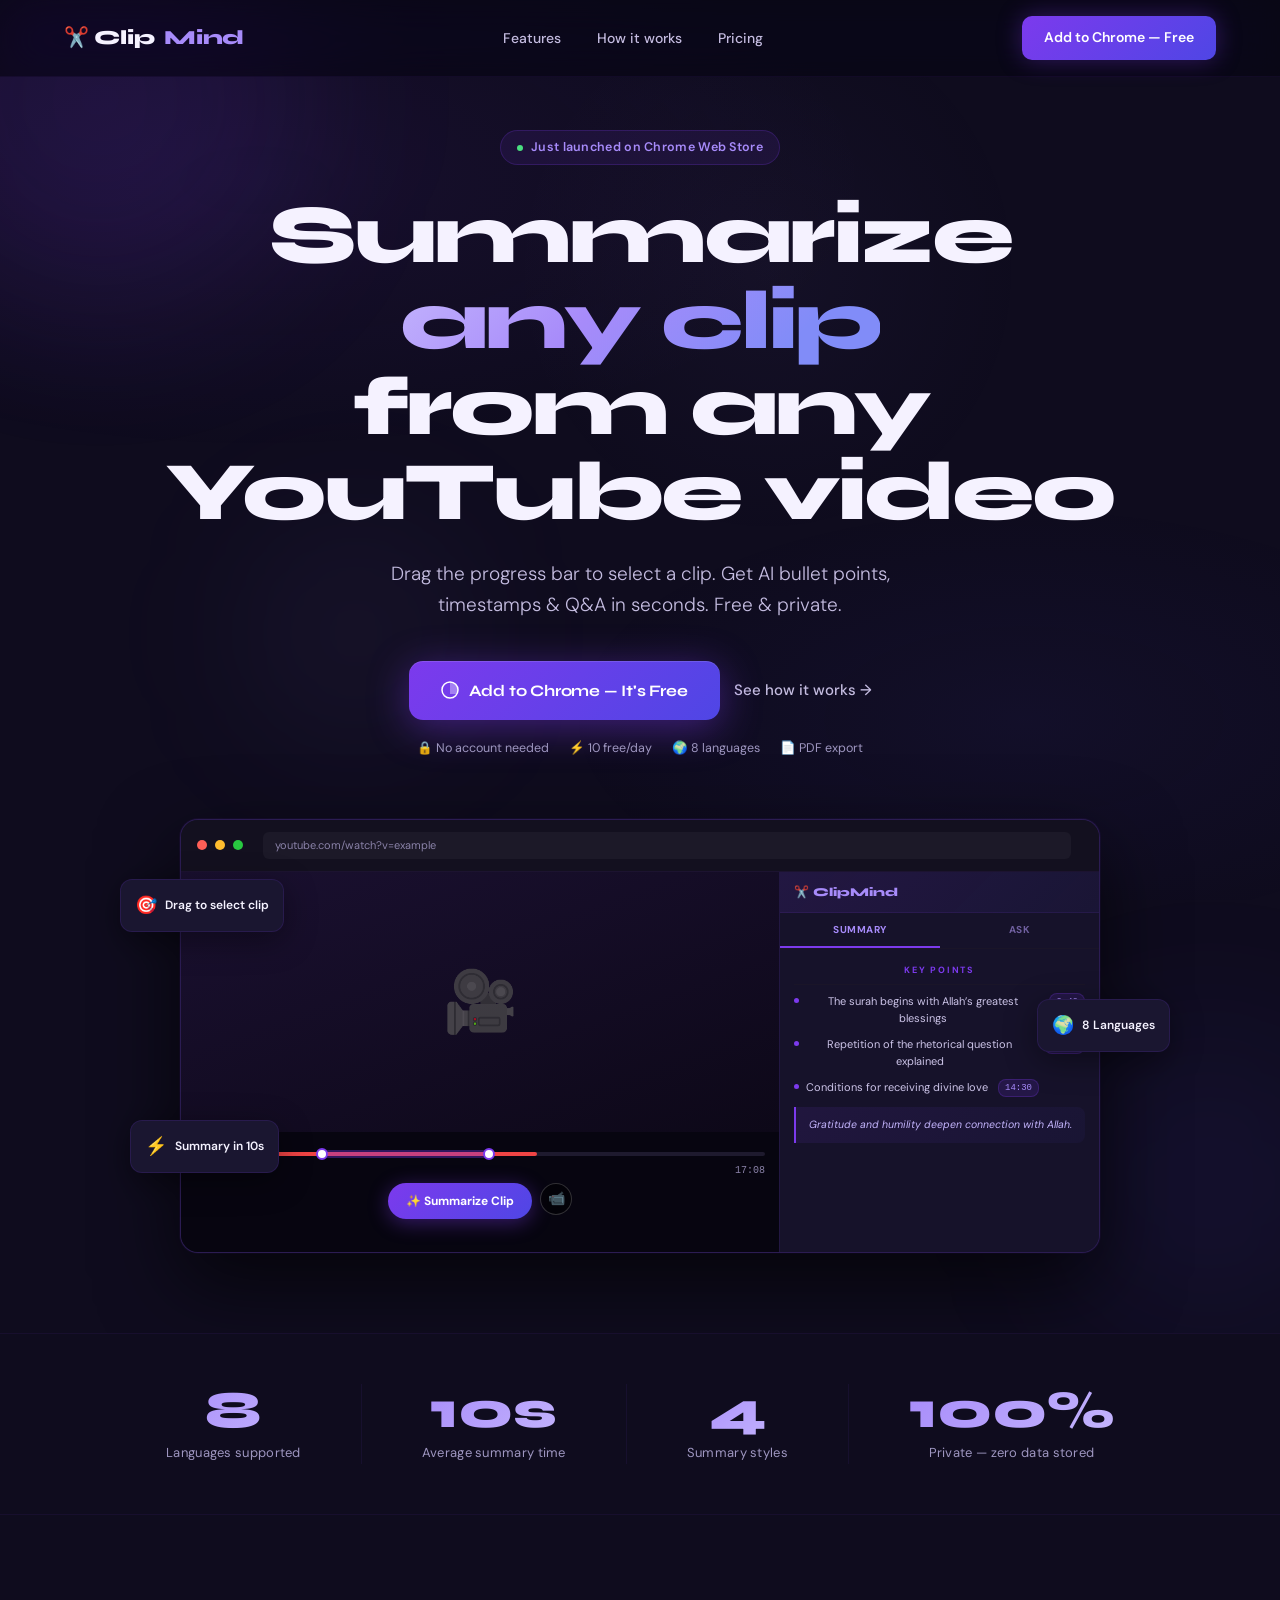
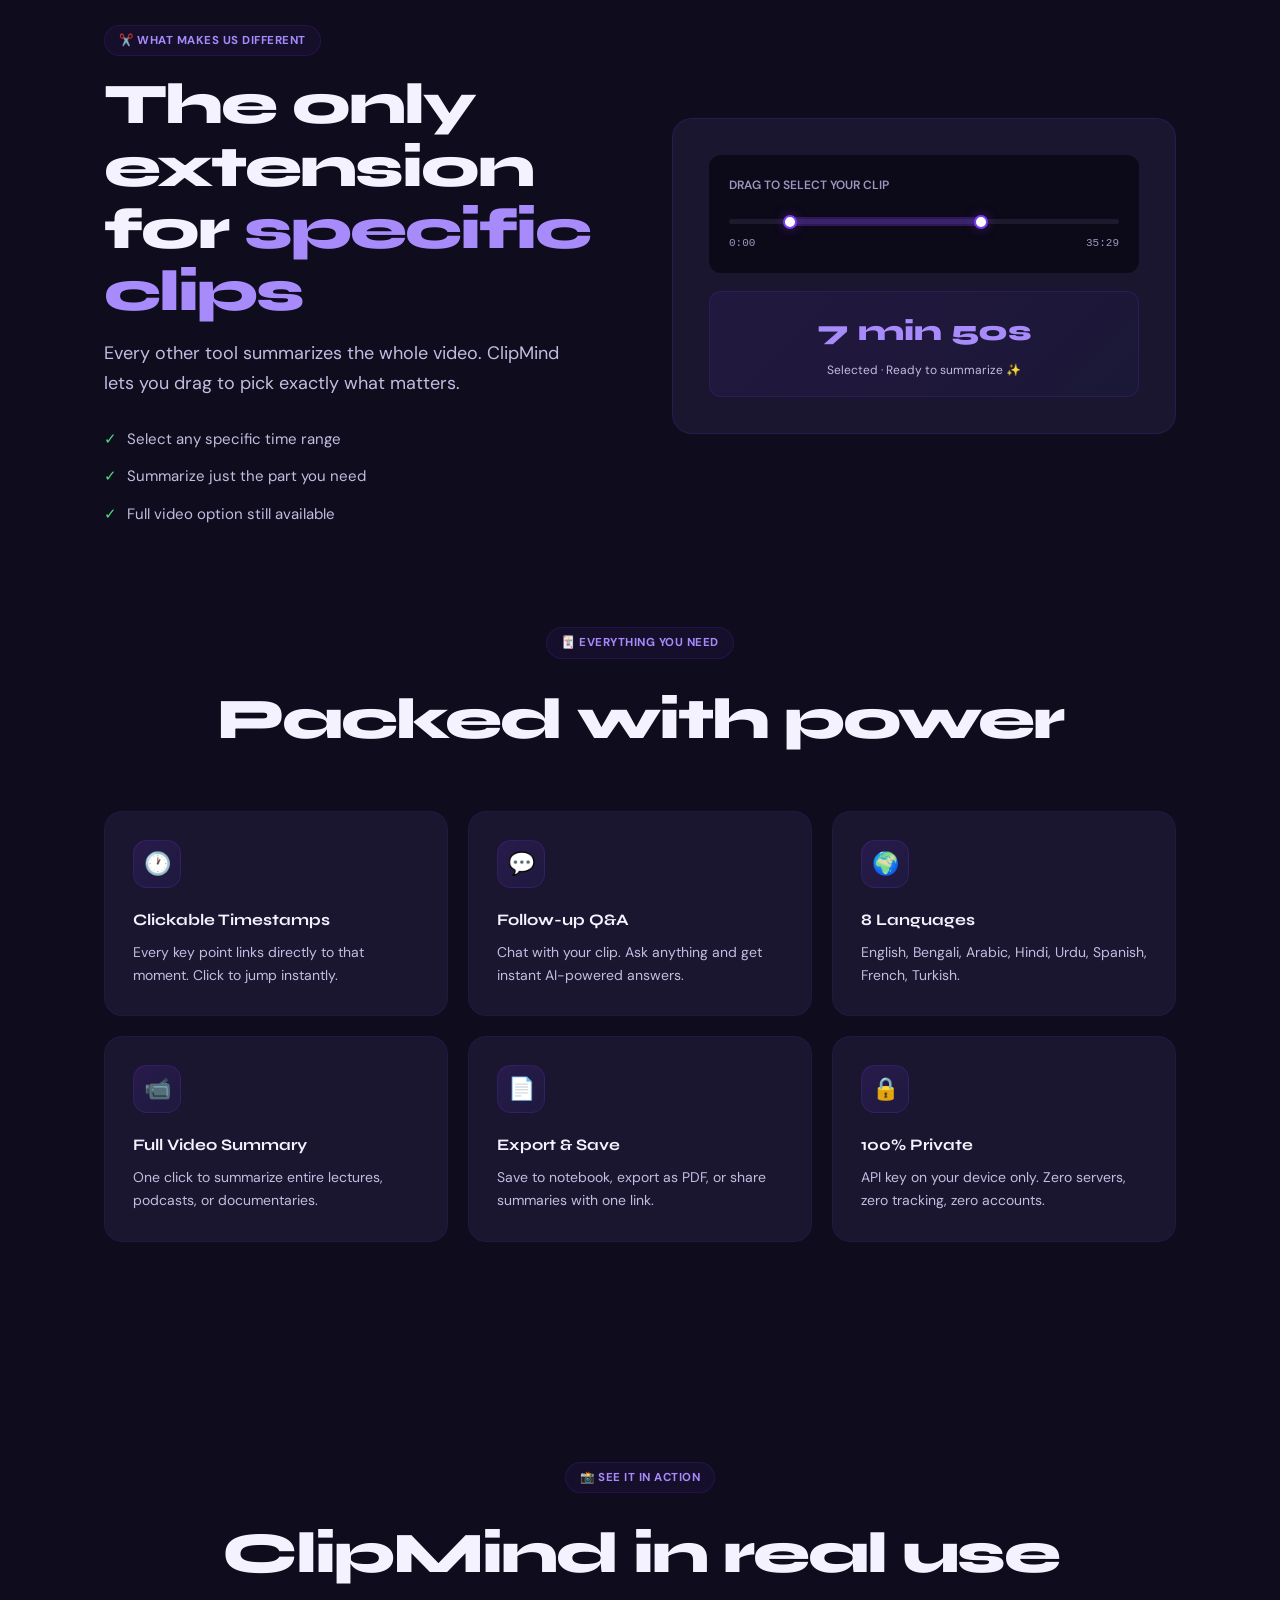
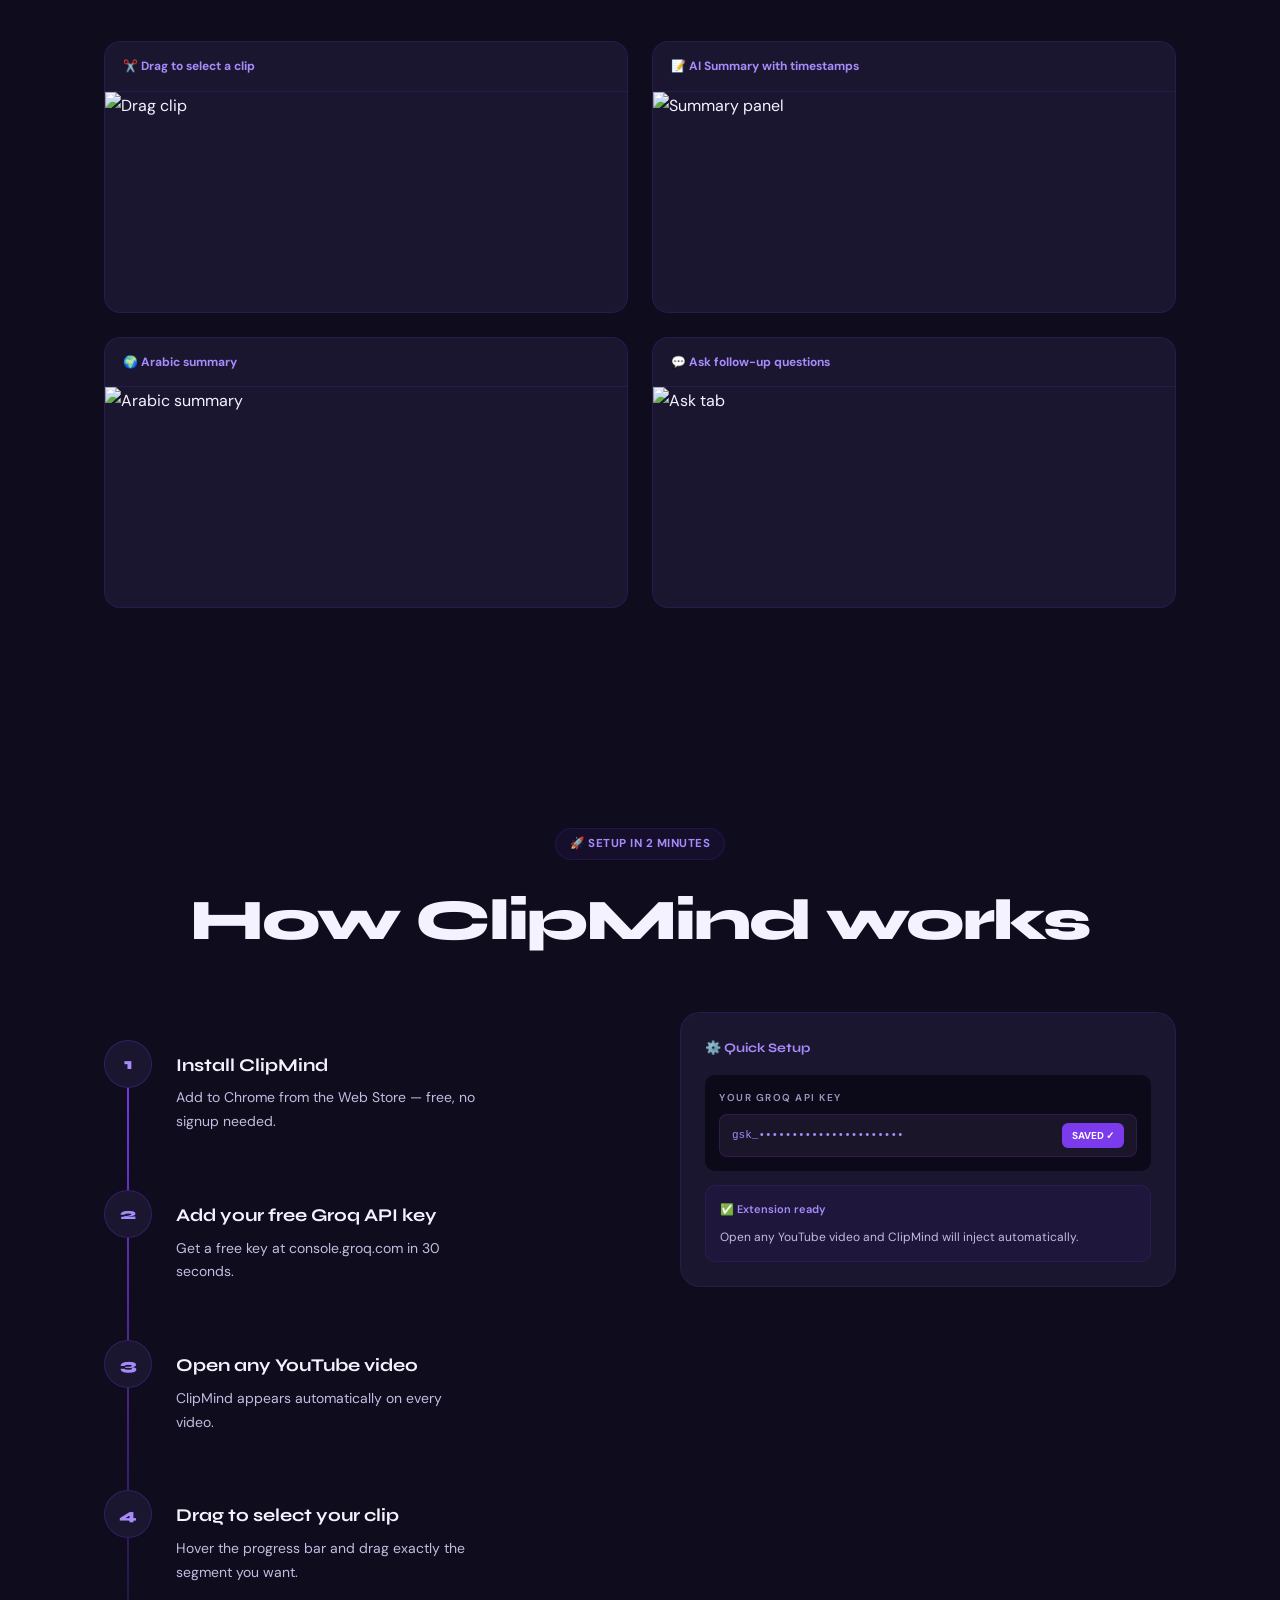
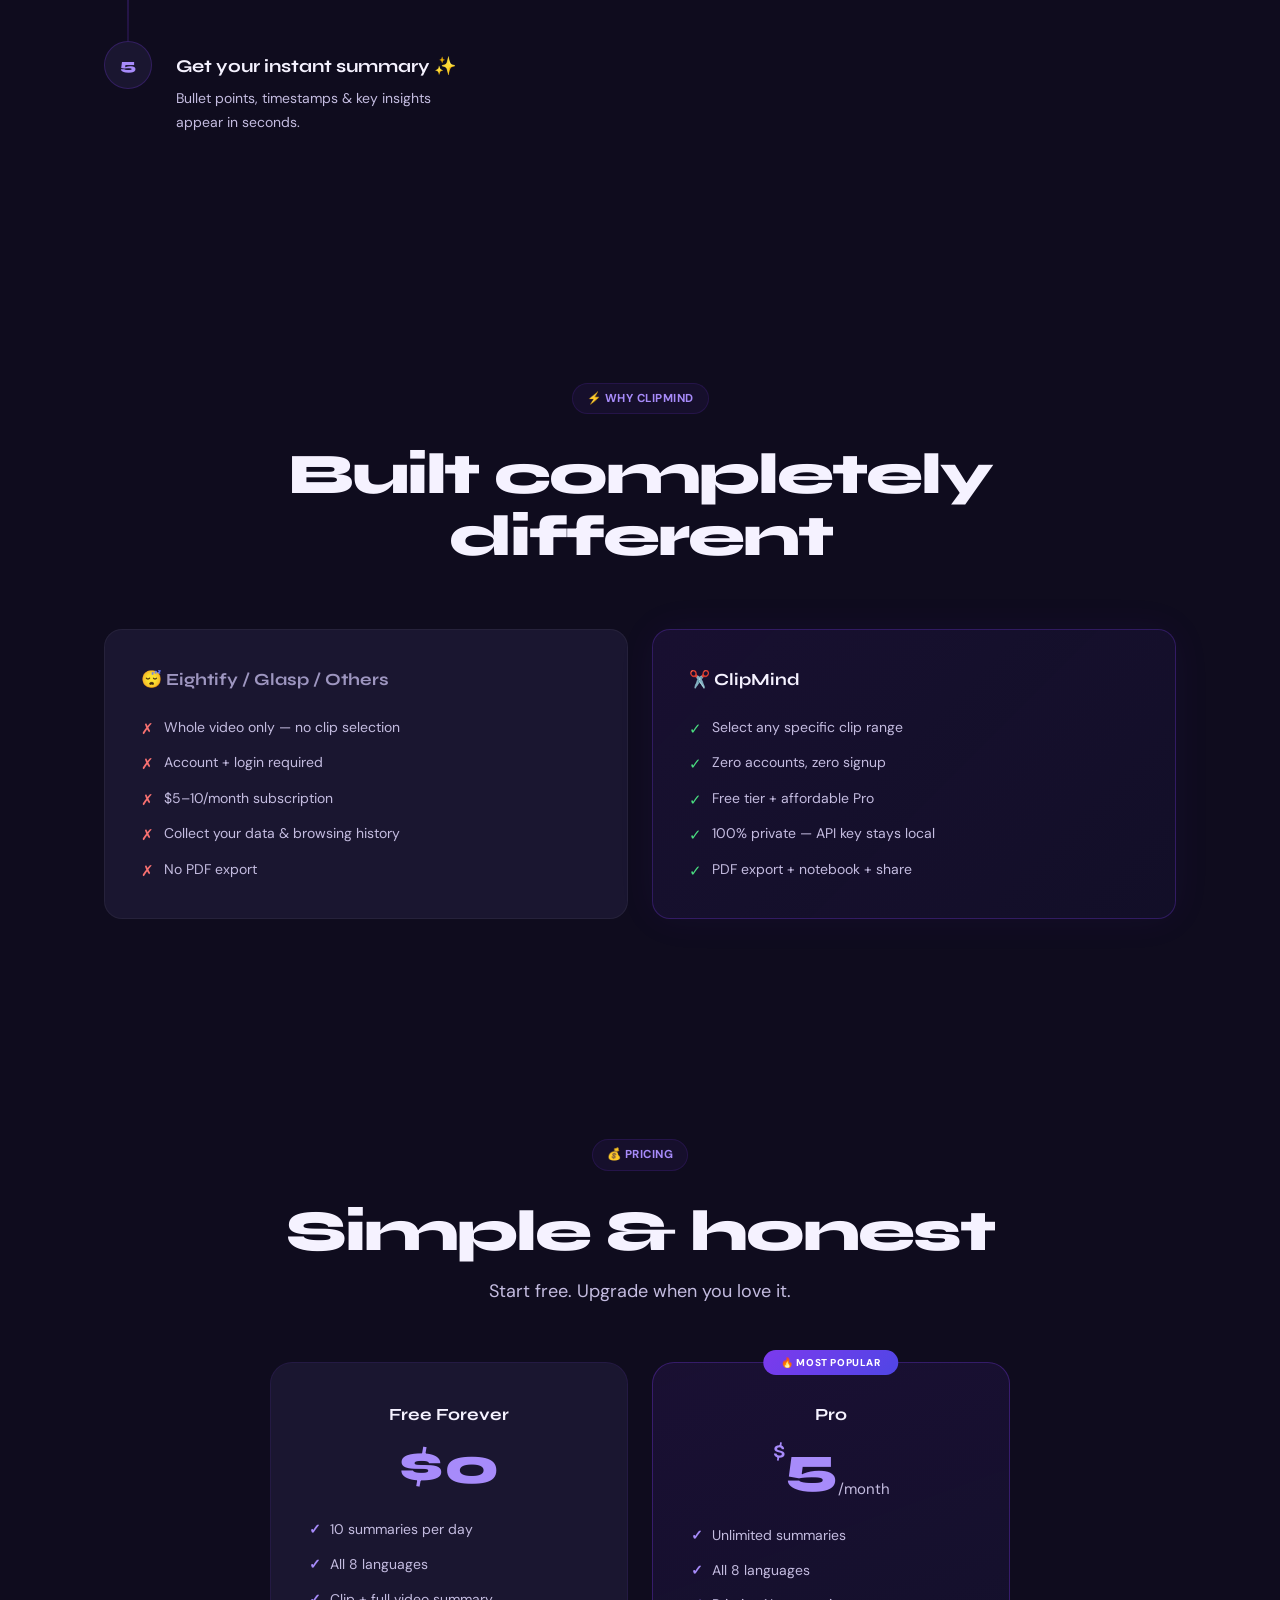
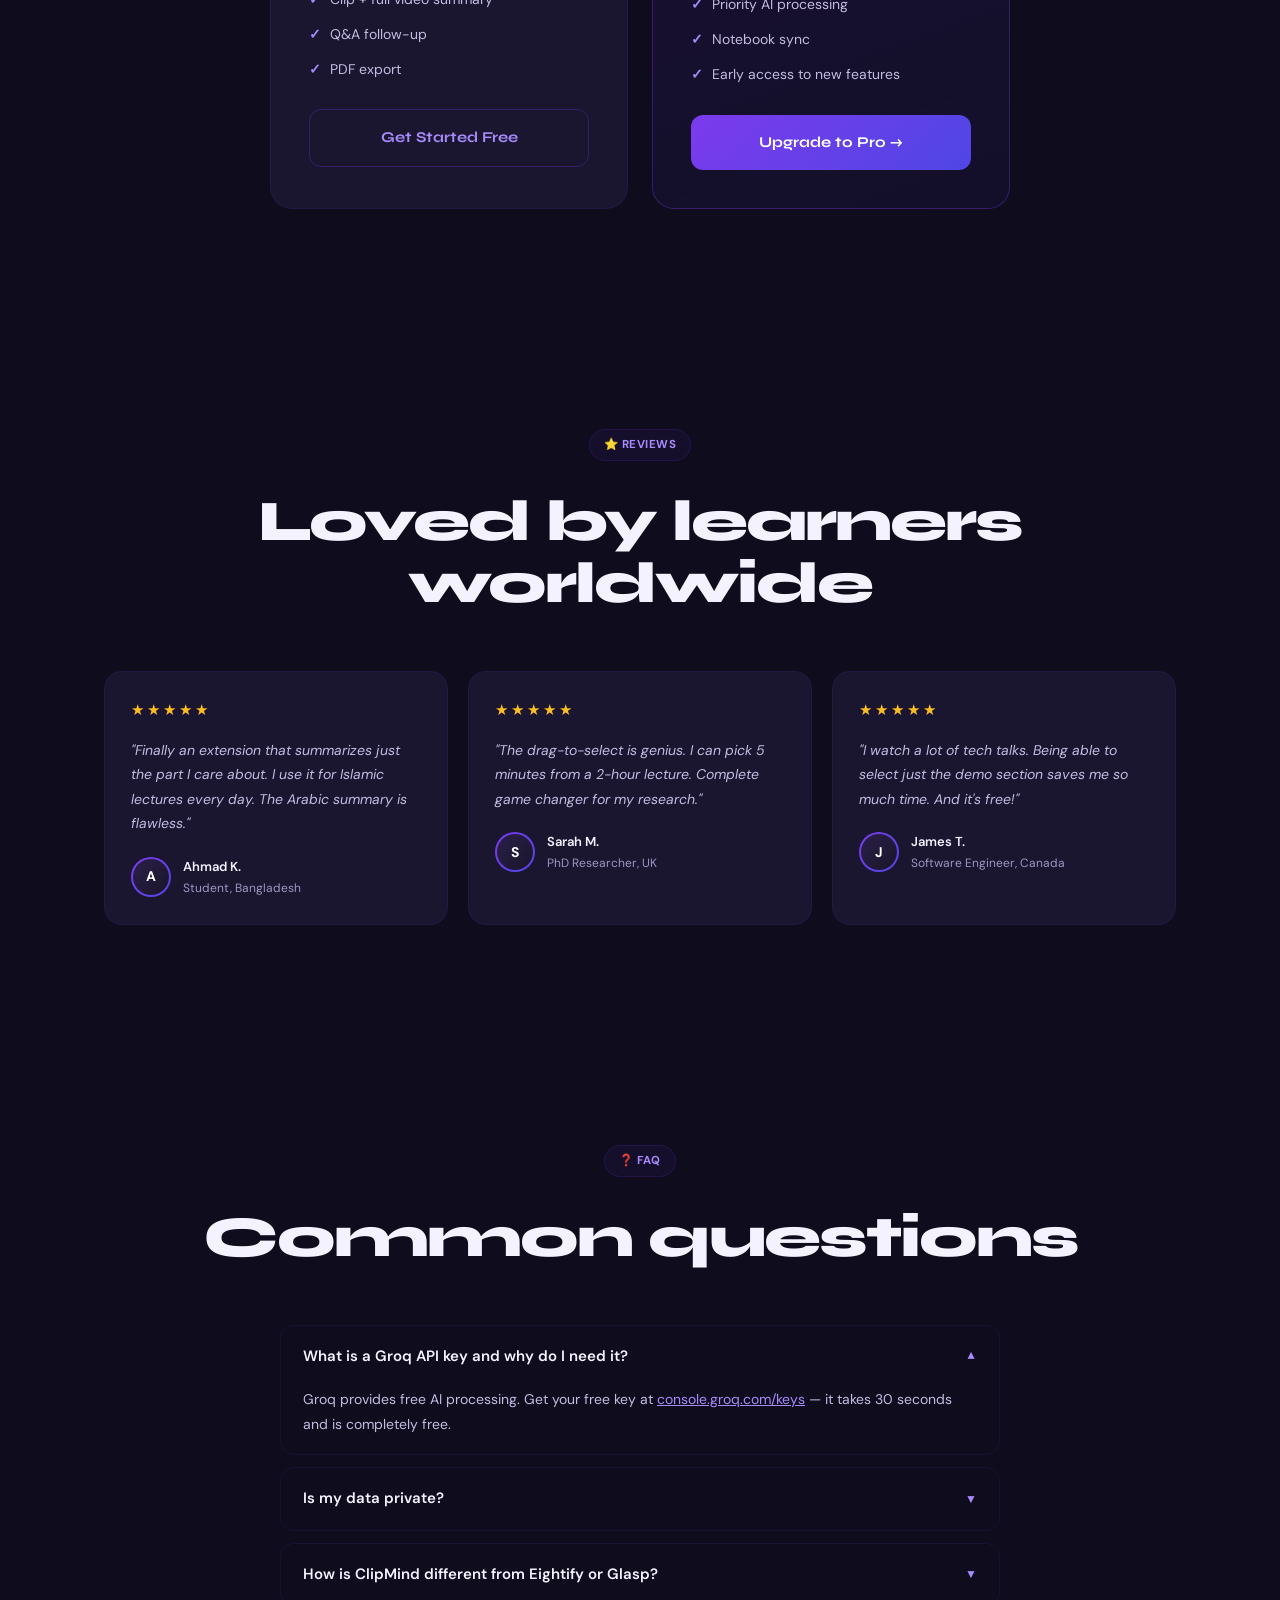
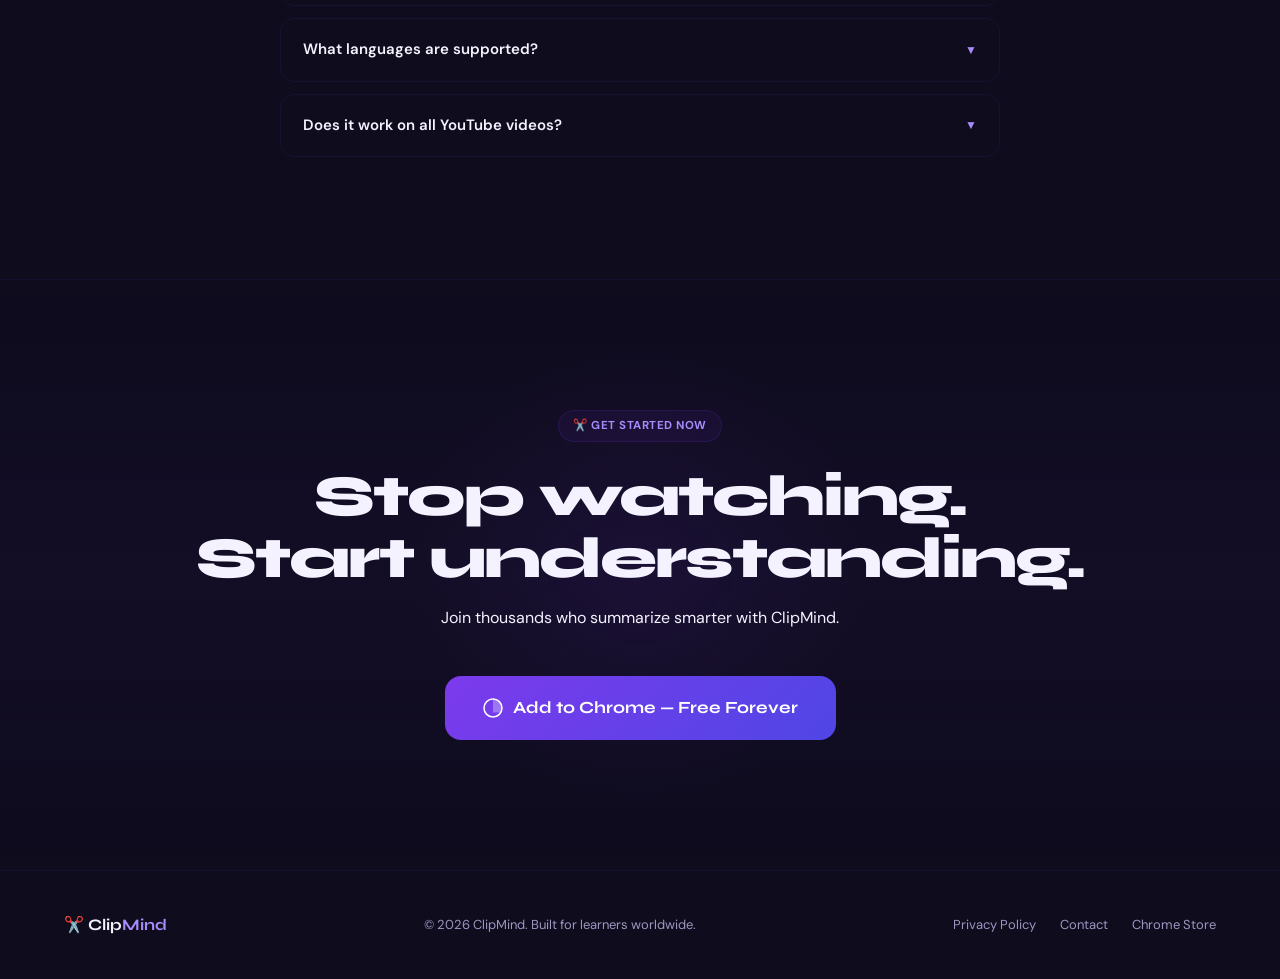
==== commit 61a31977: "fix: update all Chrome Store links to real extension URL" ====
--- a/docs/index.html
+++ b/docs/index.html
@@ -25,7 +25,6 @@
 *,*::before,*::after{box-sizing:border-box;margin:0;padding:0}
 html{scroll-behavior:smooth}
 body{background:var(--bg);color:var(--text);font-family:'DM Sans',sans-serif;overflow-x:hidden;line-height:1.7}
-
 body::before{
   content:'';position:fixed;inset:0;pointer-events:none;z-index:0;
   background:
@@ -33,7 +32,6 @@
     radial-gradient(ellipse 60% 40% at 80% 80%, rgba(79,70,229,.06) 0%, transparent 60%),
     radial-gradient(ellipse 40% 60% at 60% 30%, rgba(167,139,250,.04) 0%, transparent 50%);
 }
-
 nav{
   position:fixed;top:0;left:0;right:0;z-index:100;
   display:flex;align-items:center;justify-content:space-between;
@@ -56,7 +54,6 @@
   box-shadow:0 0 24px rgba(124,58,237,.35);transition:all .2s;
 }
 .nav-cta:hover{transform:translateY(-1px);box-shadow:0 4px 32px rgba(124,58,237,.5)}
-
 .hero{
   min-height:100vh;display:flex;flex-direction:column;align-items:center;
   justify-content:center;text-align:center;
@@ -67,7 +64,6 @@
 .orb-2{width:300px;height:300px;background:rgba(79,70,229,.08);bottom:0;right:-80px;animation-delay:-3s}
 .orb-3{width:200px;height:200px;background:rgba(167,139,250,.07);top:40%;left:20%;animation-delay:-5s}
 @keyframes float{0%,100%{transform:translateY(0) scale(1)}50%{transform:translateY(-30px) scale(1.05)}}
-
 .hero-badge{
   display:inline-flex;align-items:center;gap:8px;
   background:rgba(124,58,237,.1);border:1px solid rgba(124,58,237,.22);
@@ -77,7 +73,6 @@
 }
 .badge-dot{width:6px;height:6px;background:#4ade80;border-radius:50%;animation:pulse 2s infinite}
 @keyframes pulse{0%,100%{opacity:1;transform:scale(1)}50%{opacity:.5;transform:scale(.8)}}
-
 h1{
   font-family:'Syne',sans-serif;
   font-size:clamp(44px,6.5vw,86px);
@@ -107,48 +102,17 @@
   transition:all .2s;position:relative;overflow:hidden;
 }
 .btn-primary:hover{transform:translateY(-2px);box-shadow:0 14px 50px rgba(124,58,237,.55)}
-.btn-ghost{
-  display:inline-flex;align-items:center;gap:8px;
-  color:var(--text2);font-size:15px;text-decoration:none;font-weight:500;
-  transition:color .2s;
-}
+.btn-ghost{display:inline-flex;align-items:center;gap:8px;color:var(--text2);font-size:15px;text-decoration:none;font-weight:500;transition:color .2s;}
 .btn-ghost:hover{color:var(--text)}
-.hero-trust{
-  margin-top:18px;font-size:12.5px;color:#9e96c0;
-  animation:fadeUp .5s .32s ease both;display:flex;gap:20px;align-items:center;justify-content:center;
-}
+.hero-trust{margin-top:18px;font-size:12.5px;color:#9e96c0;animation:fadeUp .5s .32s ease both;display:flex;gap:20px;align-items:center;justify-content:center;}
 .trust-item{display:flex;align-items:center;gap:5px}
-
-.hero-mockup{
-  margin-top:60px;width:100%;max-width:920px;
-  animation:fadeUp .7s .4s ease both;
-  position:relative;
-}
-.float-pill{
-  position:absolute;
-  background:var(--bg2);border:1px solid var(--border);
-  border-radius:12px;padding:10px 14px;
-  display:flex;align-items:center;gap:8px;
-  font-size:12px;font-weight:600;color:var(--text);
-  box-shadow:0 8px 32px rgba(0,0,0,.4);
-  white-space:nowrap;z-index:2;animation:floatPill 6s ease-in-out infinite;
-}
+.hero-mockup{margin-top:60px;width:100%;max-width:920px;animation:fadeUp .7s .4s ease both;position:relative;}
+.float-pill{position:absolute;background:var(--bg2);border:1px solid var(--border);border-radius:12px;padding:10px 14px;display:flex;align-items:center;gap:8px;font-size:12px;font-weight:600;color:var(--text);box-shadow:0 8px 32px rgba(0,0,0,.4);white-space:nowrap;z-index:2;animation:floatPill 6s ease-in-out infinite;}
 .float-pill .pill-icon{font-size:18px}
-.fp1{top:60px;left:-60px;animation-delay:0s}
-.fp2{top:180px;right:-70px;animation-delay:-2s}
-.fp3{bottom:80px;left:-50px;animation-delay:-4s}
+.fp1{top:60px;left:-60px;animation-delay:0s}.fp2{top:180px;right:-70px;animation-delay:-2s}.fp3{bottom:80px;left:-50px;animation-delay:-4s}
 @keyframes floatPill{0%,100%{transform:translateY(0)}50%{transform:translateY(-10px)}}
-
-.browser-frame{
-  background:var(--bg2);border:1px solid rgba(124,58,237,.18);
-  border-radius:18px;overflow:hidden;
-  box-shadow:0 30px 80px rgba(0,0,0,.65),0 0 0 1px rgba(124,58,237,.08);
-}
-.browser-top{
-  background:#13101f;padding:12px 16px;
-  display:flex;align-items:center;gap:8px;
-  border-bottom:1px solid rgba(124,58,237,.08);
-}
+.browser-frame{background:var(--bg2);border:1px solid rgba(124,58,237,.18);border-radius:18px;overflow:hidden;box-shadow:0 30px 80px rgba(0,0,0,.65),0 0 0 1px rgba(124,58,237,.08);}
+.browser-top{background:#13101f;padding:12px 16px;display:flex;align-items:center;gap:8px;border-bottom:1px solid rgba(124,58,237,.08);}
 .bdot{width:10px;height:10px;border-radius:50%}
 .bdot:nth-child(1){background:#ff5f57}.bdot:nth-child(2){background:#febc2e}.bdot:nth-child(3){background:#28c840}
 .burl{flex:1;background:rgba(255,255,255,.04);border-radius:6px;padding:4px 12px;font-size:11px;color:#8a82a8;margin:0 12px;text-align:left}
@@ -159,40 +123,15 @@
 .b-controls{padding:10px 14px 14px}
 .b-progress{height:4px;background:#1e1a2e;border-radius:2px;position:relative;margin:10px 0 6px}
 .b-progress-red{position:absolute;left:0;top:0;width:60%;height:100%;background:#ef4444;border-radius:2px}
-.b-selection{
-  position:absolute;top:-2px;left:22%;width:30%;height:8px;
-  background:rgba(124,58,237,.35);
-  border-left:2px solid var(--purple);border-right:2px solid var(--purple);
-  border-radius:2px;
-}
-.b-handle{
-  position:absolute;top:50%;transform:translateY(-50%);
-  width:12px;height:12px;background:#fff;border:2.5px solid var(--purple);border-radius:50%;
-}
+.b-selection{position:absolute;top:-2px;left:22%;width:30%;height:8px;background:rgba(124,58,237,.35);border-left:2px solid var(--purple);border-right:2px solid var(--purple);border-radius:2px;}
+.b-handle{position:absolute;top:50%;transform:translateY(-50%);width:12px;height:12px;background:#fff;border:2.5px solid var(--purple);border-radius:50%;}
 .b-handle.l{left:-6px}.b-handle.r{right:-6px}
 .b-time{display:flex;justify-content:space-between;font-size:10px;color:#8a82a8;font-family:monospace}
 .b-btns{display:flex;justify-content:center;gap:8px;padding-top:4px}
-.b-sum{
-  background:linear-gradient(135deg,var(--purple),var(--violet));
-  color:#fff;border:none;border-radius:20px;
-  padding:8px 18px;font-size:12px;font-weight:700;cursor:default;
-  box-shadow:0 4px 20px rgba(124,58,237,.4);
-}
-.b-full{
-  background:rgba(0,0,0,.5);color:rgba(255,255,255,.8);
-  border:1px solid rgba(255,255,255,.18);border-radius:50%;
-  width:32px;height:32px;display:flex;align-items:center;justify-content:center;
-  font-size:14px;cursor:default;
-}
+.b-sum{background:linear-gradient(135deg,var(--purple),var(--violet));color:#fff;border:none;border-radius:20px;padding:8px 18px;font-size:12px;font-weight:700;cursor:default;box-shadow:0 4px 20px rgba(124,58,237,.4);}
+.b-full{background:rgba(0,0,0,.5);color:rgba(255,255,255,.8);border:1px solid rgba(255,255,255,.18);border-radius:50%;width:32px;height:32px;display:flex;align-items:center;justify-content:center;font-size:14px;cursor:default;}
 .b-panel{background:#16122a;border-left:1px solid rgba(124,58,237,.12);display:flex;flex-direction:column}
-.b-panel-head{
-  padding:10px 14px;
-  background:linear-gradient(135deg,rgba(124,58,237,.12),rgba(79,70,229,.06));
-  border-bottom:1px solid rgba(124,58,237,.1);
-  display:flex;align-items:center;justify-content:space-between;
-  font-size:12px;font-weight:800;color:var(--purple-light);
-  font-family:'Syne',sans-serif;
-}
+.b-panel-head{padding:10px 14px;background:linear-gradient(135deg,rgba(124,58,237,.12),rgba(79,70,229,.06));border-bottom:1px solid rgba(124,58,237,.1);display:flex;align-items:center;justify-content:space-between;font-size:12px;font-weight:800;color:var(--purple-light);font-family:'Syne',sans-serif;}
 .b-tabs{display:flex;border-bottom:1px solid #1a1528}
 .b-tab{flex:1;padding:8px;text-align:center;font-size:10px;font-weight:700;text-transform:uppercase;letter-spacing:.5px;color:#7060a0}
 .b-tab.a{color:var(--purple-light);border-bottom:2px solid var(--purple)}
@@ -203,145 +142,63 @@
 .b-pt::before{content:'';width:5px;height:5px;background:var(--purple);border-radius:50%;flex-shrink:0;margin-top:5px}
 .b-chip{display:inline-block;background:rgba(124,58,237,.15);border:1px solid rgba(124,58,237,.25);color:var(--purple-light);border-radius:8px;padding:1px 6px;font-size:9px;font-family:monospace;margin-left:3px}
 .b-takeaway{background:linear-gradient(135deg,rgba(124,58,237,.1),rgba(79,70,229,.05));border-left:2px solid var(--purple);border-radius:0 8px 8px 0;padding:9px 11px;font-size:10.5px;color:var(--purple-pale);font-style:italic;margin-top:10px}
-
-.stats-bar{
-  border-top:1px solid rgba(124,58,237,.07);
-  border-bottom:1px solid rgba(124,58,237,.07);
-  padding:50px 24px;
-  display:flex;justify-content:center;gap:0;flex-wrap:wrap;
-}
-.stat-item{
-  text-align:center;padding:0 60px;
-  border-right:1px solid rgba(124,58,237,.08);
-}
+.stats-bar{border-top:1px solid rgba(124,58,237,.07);border-bottom:1px solid rgba(124,58,237,.07);padding:50px 24px;display:flex;justify-content:center;gap:0;flex-wrap:wrap;}
+.stat-item{text-align:center;padding:0 60px;border-right:1px solid rgba(124,58,237,.08);}
 .stat-item:last-child{border-right:none}
-.stat-n{
-  font-family:'Syne',sans-serif;font-size:52px;font-weight:800;line-height:1;
-  background:linear-gradient(135deg,var(--purple-light),var(--purple-pale));
-  -webkit-background-clip:text;-webkit-text-fill-color:transparent;
-}
+.stat-n{font-family:'Syne',sans-serif;font-size:52px;font-weight:800;line-height:1;background:linear-gradient(135deg,var(--purple-light),var(--purple-pale));-webkit-background-clip:text;-webkit-text-fill-color:transparent;}
 .stat-l{font-size:13px;color:#9e96c0;margin-top:6px;letter-spacing:.3px}
-
 .section{padding:110px 24px;max-width:1120px;margin:0 auto;position:relative;z-index:1}
-.sec-label{
-  display:inline-flex;align-items:center;gap:7px;
-  background:rgba(124,58,237,.07);border:1px solid rgba(124,58,237,.14);
-  padding:5px 14px;border-radius:100px;
-  font-size:11.5px;font-weight:700;color:var(--purple-light);
-  letter-spacing:.5px;text-transform:uppercase;margin-bottom:18px;
-}
-h2{
-  font-family:'Syne',sans-serif;font-size:clamp(34px,4.5vw,58px);
-  font-weight:800;letter-spacing:-2px;line-height:1.08;margin-bottom:14px;
-}
+.sec-label{display:inline-flex;align-items:center;gap:7px;background:rgba(124,58,237,.07);border:1px solid rgba(124,58,237,.14);padding:5px 14px;border-radius:100px;font-size:11.5px;font-weight:700;color:var(--purple-light);letter-spacing:.5px;text-transform:uppercase;margin-bottom:18px;}
+h2{font-family:'Syne',sans-serif;font-size:clamp(34px,4.5vw,58px);font-weight:800;letter-spacing:-2px;line-height:1.08;margin-bottom:14px;}
 .sec-sub{font-size:18px;color:#c4bce0;max-width:480px;line-height:1.65}
-
 .usp-wrap{display:grid;grid-template-columns:1fr 1fr;gap:64px;align-items:center;margin-top:0}
-.usp-card{
-  background:var(--bg2);border:1px solid var(--border);
-  border-radius:20px;padding:36px;overflow:hidden;position:relative;
-}
+.usp-card{background:var(--bg2);border:1px solid var(--border);border-radius:20px;padding:36px;overflow:hidden;position:relative;}
 .drag-container{background:#0c0918;border-radius:12px;padding:20px;margin-bottom:18px}
 .drag-track{height:5px;background:#1e1a2e;border-radius:3px;position:relative;margin:24px 0 10px}
-.drag-range{
-  position:absolute;top:-2px;left:15%;width:0%;height:9px;
-  background:rgba(124,58,237,.3);border-left:2px solid var(--purple);border-right:2px solid var(--purple);
-  border-radius:3px;transition:width 1.2s cubic-bezier(.4,0,.2,1);
-}
+.drag-range{position:absolute;top:-2px;left:15%;width:0%;height:9px;background:rgba(124,58,237,.3);border-left:2px solid var(--purple);border-right:2px solid var(--purple);border-radius:3px;transition:width 1.2s cubic-bezier(.4,0,.2,1);}
 .drag-range.animated{width:50%}
-.drag-range::before,.drag-range::after{
-  content:'';position:absolute;top:50%;transform:translateY(-50%);
-  width:14px;height:14px;background:#fff;border:2.5px solid var(--purple);border-radius:50%;
-  box-shadow:0 0 12px rgba(124,58,237,.4);
-}
+.drag-range::before,.drag-range::after{content:'';position:absolute;top:50%;transform:translateY(-50%);width:14px;height:14px;background:#fff;border:2.5px solid var(--purple);border-radius:50%;box-shadow:0 0 12px rgba(124,58,237,.4);}
 .drag-range::before{left:-7px}.drag-range::after{right:-7px}
 .drag-times{display:flex;justify-content:space-between;font-size:11px;color:#9e96c0;font-family:monospace}
-.drag-result-box{
-  text-align:center;padding:16px;
-  background:linear-gradient(135deg,rgba(124,58,237,.08),rgba(79,70,229,.04));
-  border:1px solid rgba(124,58,237,.15);border-radius:12px;
-}
+.drag-result-box{text-align:center;padding:16px;background:linear-gradient(135deg,rgba(124,58,237,.08),rgba(79,70,229,.04));border:1px solid rgba(124,58,237,.15);border-radius:12px;}
 .drag-result-num{font-family:'Syne',sans-serif;font-size:28px;font-weight:800;color:var(--purple-light)}
 .drag-result-sub{font-size:12px;color:#c4bce0;margin-top:4px}
-
 .features-heading{text-align:center;margin-bottom:60px}
 .features-grid{display:grid;grid-template-columns:repeat(3,1fr);gap:20px}
-.feat-card{
-  background:var(--bg2);border:1px solid rgba(124,58,237,.08);
-  border-radius:18px;padding:28px;transition:all .3s;
-  position:relative;overflow:hidden;
-}
+.feat-card{background:var(--bg2);border:1px solid rgba(124,58,237,.08);border-radius:18px;padding:28px;transition:all .3s;position:relative;overflow:hidden;}
 .feat-card:hover{border-color:rgba(124,58,237,.25);transform:translateY(-5px);box-shadow:0 16px 48px rgba(0,0,0,.3)}
-.feat-icon{
-  width:48px;height:48px;border-radius:14px;
-  background:linear-gradient(135deg,rgba(124,58,237,.15),rgba(79,70,229,.08));
-  border:1px solid rgba(124,58,237,.18);
-  display:flex;align-items:center;justify-content:center;
-  font-size:22px;margin-bottom:18px;
-}
+.feat-icon{width:48px;height:48px;border-radius:14px;background:linear-gradient(135deg,rgba(124,58,237,.15),rgba(79,70,229,.08));border:1px solid rgba(124,58,237,.18);display:flex;align-items:center;justify-content:center;font-size:22px;margin-bottom:18px;}
 .feat-card h3{font-family:'Syne',sans-serif;font-size:16px;font-weight:700;margin-bottom:8px}
 .feat-card p{font-size:14px;color:#c4bce0;line-height:1.65}
-
 .hiw-wrap{display:grid;grid-template-columns:1fr 1fr;gap:80px;align-items:start;margin-top:0}
 .steps-list{display:flex;flex-direction:column;gap:0;position:relative}
-.steps-list::before{
-  content:'';position:absolute;left:23px;top:28px;bottom:80px;
-  width:2px;
-  background:linear-gradient(to bottom,var(--purple),rgba(124,58,237,.1));
-}
+.steps-list::before{content:'';position:absolute;left:23px;top:28px;bottom:80px;width:2px;background:linear-gradient(to bottom,var(--purple),rgba(124,58,237,.1));}
 .step-row{display:flex;gap:24px;padding:28px 0}
-.step-n{
-  width:48px;height:48px;flex-shrink:0;
-  background:var(--bg2);border:1.5px solid rgba(124,58,237,.25);
-  border-radius:50%;display:flex;align-items:center;justify-content:center;
-  font-family:'Syne',sans-serif;font-size:16px;font-weight:800;color:var(--purple-light);
-  position:relative;z-index:1;transition:all .3s;
-}
+.step-n{width:48px;height:48px;flex-shrink:0;background:var(--bg2);border:1.5px solid rgba(124,58,237,.25);border-radius:50%;display:flex;align-items:center;justify-content:center;font-family:'Syne',sans-serif;font-size:16px;font-weight:800;color:var(--purple-light);position:relative;z-index:1;transition:all .3s;}
 .step-row:hover .step-n{background:var(--purple);border-color:var(--purple);color:#fff;box-shadow:0 0 20px rgba(124,58,237,.4)}
 .step-body{padding-top:10px}
 .step-body h3{font-family:'Syne',sans-serif;font-size:18px;font-weight:700;margin-bottom:6px}
 .step-body p{font-size:14px;color:#c4bce0;max-width:300px}
-.hiw-visual{
-  background:var(--bg2);border:1px solid var(--border);
-  border-radius:20px;padding:24px;position:sticky;top:100px;
-}
+.hiw-visual{background:var(--bg2);border:1px solid var(--border);border-radius:20px;padding:24px;position:sticky;top:100px;}
 .hiw-visual-header{font-family:'Syne',sans-serif;font-size:13px;font-weight:700;color:var(--purple-light);margin-bottom:16px;display:flex;align-items:center;gap:8px}
 .api-box{background:#0c0918;border-radius:10px;padding:14px;margin-bottom:14px}
 .api-label{font-size:10px;text-transform:uppercase;letter-spacing:1.5px;color:#9e96c0;font-weight:600;margin-bottom:8px}
-.api-input{
-  display:flex;align-items:center;gap:8px;
-  background:#1a1528;border:1px solid rgba(124,58,237,.2);
-  border-radius:8px;padding:8px 12px;
-}
+.api-input{display:flex;align-items:center;gap:8px;background:#1a1528;border:1px solid rgba(124,58,237,.2);border-radius:8px;padding:8px 12px;}
 .api-key{font-size:11px;font-family:monospace;color:var(--purple-light);flex:1}
 .api-save{background:var(--purple);color:#fff;border:none;border-radius:6px;padding:4px 10px;font-size:10px;font-weight:700;cursor:default}
-
 .vs-grid{display:grid;grid-template-columns:1fr 1fr;gap:24px;margin-top:60px}
 .vs-col{border-radius:18px;padding:36px;border:1px solid}
 .vs-col.them{background:var(--bg2);border-color:rgba(255,255,255,.05)}
-.vs-col.us{
-  background:linear-gradient(135deg,rgba(124,58,237,.09),rgba(79,70,229,.05));
-  border-color:rgba(124,58,237,.28);
-  box-shadow:0 0 40px rgba(124,58,237,.06);
-}
+.vs-col.us{background:linear-gradient(135deg,rgba(124,58,237,.09),rgba(79,70,229,.05));border-color:rgba(124,58,237,.28);box-shadow:0 0 40px rgba(124,58,237,.06);}
 .vs-col h3{font-family:'Syne',sans-serif;font-size:17px;font-weight:700;margin-bottom:22px}
 .vs-list{list-style:none;display:flex;flex-direction:column;gap:12px}
 .vs-list li{display:flex;align-items:flex-start;gap:10px;font-size:14px;line-height:1.5;color:#c4bce0}
 .ic-x{color:#f87171;font-size:15px;flex-shrink:0;margin-top:1px}
 .ic-ok{color:#4ade80;font-size:15px;flex-shrink:0;margin-top:1px}
-
 .pricing-cards{display:grid;grid-template-columns:1fr 1fr;gap:24px;max-width:740px;margin:56px auto 0}
 .p-card{background:var(--bg2);border:1px solid rgba(124,58,237,.1);border-radius:22px;padding:38px;position:relative}
-.p-card.pro{
-  background:linear-gradient(160deg,rgba(124,58,237,.1),rgba(79,70,229,.06));
-  border-color:rgba(124,58,237,.32);
-}
-.p-badge{
-  position:absolute;top:-13px;left:50%;transform:translateX(-50%);
-  background:linear-gradient(135deg,var(--purple),var(--violet));
-  color:#fff;font-size:10px;font-weight:800;padding:4px 18px;
-  border-radius:100px;letter-spacing:.6px;white-space:nowrap;
-}
+.p-card.pro{background:linear-gradient(160deg,rgba(124,58,237,.1),rgba(79,70,229,.06));border-color:rgba(124,58,237,.32);}
+.p-badge{position:absolute;top:-13px;left:50%;transform:translateX(-50%);background:linear-gradient(135deg,var(--purple),var(--violet));color:#fff;font-size:10px;font-weight:800;padding:4px 18px;border-radius:100px;letter-spacing:.6px;white-space:nowrap;}
 .p-name{font-family:'Syne',sans-serif;font-size:17px;font-weight:700;margin-bottom:10px}
 .p-price{font-family:'Syne',sans-serif;font-size:52px;font-weight:800;line-height:1;color:var(--purple-light)}
 .p-price sup{font-size:24px;vertical-align:top;margin-top:12px;font-weight:600}
@@ -349,91 +206,42 @@
 .p-features{list-style:none;margin:26px 0 28px;display:flex;flex-direction:column;gap:11px}
 .p-features li{display:flex;align-items:center;gap:9px;font-size:14px;color:#c4bce0}
 .p-features li::before{content:'✓';color:var(--purple-light);font-weight:700;flex-shrink:0}
-.p-btn{
-  display:block;width:100%;padding:15px;
-  background:linear-gradient(135deg,var(--purple),var(--violet));
-  color:#fff;border:none;border-radius:12px;
-  font-size:15px;font-weight:700;cursor:pointer;
-  font-family:'Syne',sans-serif;text-align:center;text-decoration:none;
-  transition:all .2s;
-}
+.p-btn{display:block;width:100%;padding:15px;background:linear-gradient(135deg,var(--purple),var(--violet));color:#fff;border:none;border-radius:12px;font-size:15px;font-weight:700;cursor:pointer;font-family:'Syne',sans-serif;text-align:center;text-decoration:none;transition:all .2s;}
 .p-btn.outline{background:transparent;border:1.5px solid rgba(124,58,237,.28);color:var(--purple-light);box-shadow:none}
-
 .reviews-grid{display:grid;grid-template-columns:repeat(3,1fr);gap:20px;margin-top:56px}
-.rev-card{
-  background:var(--bg2);border:1px solid rgba(124,58,237,.09);
-  border-radius:18px;padding:26px;transition:border-color .3s;
-}
-.rev-card:hover{border-color:rgba(124,58,237,.22)}
+.rev-card{background:var(--bg2);border:1px solid rgba(124,58,237,.09);border-radius:18px;padding:26px;transition:border-color .3s;}
 .rev-stars{margin-bottom:14px;color:#fbbf24;font-size:15px;letter-spacing:3px}
 .rev-text{font-size:14px;color:#c4bce0;line-height:1.75;font-style:italic;margin-bottom:20px}
 .rev-author{display:flex;align-items:center;gap:12px}
-.rev-avatar-wrap{
-  width:40px;height:40px;border-radius:50%;flex-shrink:0;
-  background:linear-gradient(135deg,var(--purple),var(--violet));
-  padding:2px;
-}
-.rev-avatar{
-  width:100%;height:100%;border-radius:50%;
-  background:linear-gradient(135deg,#2a1f4a,#1a1528);
-  display:flex;align-items:center;justify-content:center;
-  font-size:14px;font-weight:700;color:#fff;
-}
+.rev-avatar-wrap{width:40px;height:40px;border-radius:50%;flex-shrink:0;background:linear-gradient(135deg,var(--purple),var(--violet));padding:2px;}
+.rev-avatar{width:100%;height:100%;border-radius:50%;background:linear-gradient(135deg,#2a1f4a,#1a1528);display:flex;align-items:center;justify-content:center;font-size:14px;font-weight:700;color:#fff;}
 .rev-name{font-size:13px;font-weight:600;color:var(--text)}
 .rev-role{font-size:12px;color:#9e96c0}
-
-.cta-section{
-  text-align:center;padding:130px 24px;position:relative;overflow:hidden;
-  background:linear-gradient(180deg,transparent,rgba(124,58,237,.04),transparent);
-  border-top:1px solid rgba(124,58,237,.08);
-}
-.cta-glow{
-  position:absolute;top:50%;left:50%;transform:translate(-50%,-50%);
-  width:500px;height:500px;
-  background:radial-gradient(circle,rgba(124,58,237,.08) 0%,transparent 65%);
-  pointer-events:none;animation:glowPulse 4s ease-in-out infinite;
-}
+.cta-section{text-align:center;padding:130px 24px;position:relative;overflow:hidden;background:linear-gradient(180deg,transparent,rgba(124,58,237,.04),transparent);border-top:1px solid rgba(124,58,237,.08);}
+.cta-glow{position:absolute;top:50%;left:50%;transform:translate(-50%,-50%);width:500px;height:500px;background:radial-gradient(circle,rgba(124,58,237,.08) 0%,transparent 65%);pointer-events:none;animation:glowPulse 4s ease-in-out infinite;}
 @keyframes glowPulse{0%,100%{opacity:.6;transform:translate(-50%,-50%) scale(1)}50%{opacity:1;transform:translate(-50%,-50%) scale(1.1)}}
-.btn-pulsing{
-  display:inline-flex;align-items:center;gap:10px;
-  background:linear-gradient(135deg,var(--purple),var(--violet));
-  color:#fff;padding:18px 38px;border-radius:16px;
-  font-size:17px;font-weight:700;text-decoration:none;
-  font-family:'Syne',sans-serif;
-  animation:btnPulse 3s ease-in-out infinite;
-  transition:transform .2s;
-}
+.btn-pulsing{display:inline-flex;align-items:center;gap:10px;background:linear-gradient(135deg,var(--purple),var(--violet));color:#fff;padding:18px 38px;border-radius:16px;font-size:17px;font-weight:700;text-decoration:none;font-family:'Syne',sans-serif;animation:btnPulse 3s ease-in-out infinite;transition:transform .2s;}
 @keyframes btnPulse{0%,100%{box-shadow:0 0 0 0 rgba(124,58,237,.4)}70%{box-shadow:0 0 0 20px rgba(124,58,237,0)}}
-
-footer{
-  padding:40px 64px;border-top:1px solid rgba(124,58,237,.07);
-  display:flex;align-items:center;justify-content:space-between;flex-wrap:wrap;gap:16px;
-}
+footer{padding:40px 64px;border-top:1px solid rgba(124,58,237,.07);display:flex;align-items:center;justify-content:space-between;flex-wrap:wrap;gap:16px;}
 .footer-logo{font-family:'Syne',sans-serif;font-size:16px;font-weight:700;color:var(--text)}
 .footer-logo .accent{color:var(--purple-light)}
 .footer-copy{font-size:13px;color:#9e96c0}
 .footer-links{display:flex;gap:24px}
 .footer-links a{font-size:13px;color:#9e96c0;text-decoration:none;transition:color .2s}
 .footer-links a:hover{color:var(--purple-light)}
-
 @keyframes fadeUp{from{opacity:0;transform:translateY(26px)}to{opacity:1;transform:translateY(0)}}
 .reveal{opacity:0;transform:translateY(32px);transition:opacity .65s ease,transform .65s ease}
 .reveal.visible{opacity:1;transform:translateY(0)}
-
-/* Screenshots */
+.reveal-delay-1{transition-delay:.08s}.reveal-delay-2{transition-delay:.16s}.reveal-delay-3{transition-delay:.24s}
 .ss-grid{display:grid;grid-template-columns:repeat(2,1fr);gap:24px}
 .ss-card{background:var(--bg2);border:1px solid var(--border);border-radius:16px;overflow:hidden}
 .ss-label{padding:14px 18px;font-size:12px;font-weight:700;color:var(--purple-light);border-bottom:1px solid var(--border)}
 .ss-card img{width:100%;display:block;height:220px;object-fit:cover}
-
-/* Demo video */
 .demo-video-wrap{max-width:800px;margin:0 auto}
 .demo-placeholder{background:var(--bg2);border:1px solid var(--border);border-radius:18px;padding:80px 40px;text-align:center}
 .demo-play-icon{font-size:48px;margin-bottom:16px;opacity:.4}
 .demo-play-text{font-size:18px;font-weight:600;color:var(--text2);margin-bottom:8px}
 .demo-play-sub{font-size:14px;color:var(--text3)}
-
-/* FAQ */
 .faq-list{max-width:720px;margin:0 auto}
 .faq-item{border:1px solid rgba(124,58,237,.1);border-radius:14px;margin-bottom:12px;overflow:hidden}
 .faq-q{display:flex;justify-content:space-between;align-items:center;padding:18px 22px;cursor:pointer;font-size:15px;font-weight:600;transition:background .2s}
@@ -442,22 +250,8 @@
 .faq-item.open .faq-arrow{transform:rotate(180deg)}
 .faq-a{max-height:0;overflow:hidden;transition:max-height .4s ease,padding .3s;padding:0 22px;font-size:14px;color:#c4bce0;line-height:1.75}
 .faq-item.open .faq-a{max-height:200px;padding:0 22px 18px}
-
-@media(max-width:900px){
-  nav{padding:16px 20px}
-  .nav-links{display:none}
-  .usp-wrap,.hiw-wrap,.vs-grid,.pricing-cards{grid-template-columns:1fr}
-  .features-grid{grid-template-columns:1fr 1fr}
-  .reviews-grid{grid-template-columns:1fr}
-  .browser-body{grid-template-columns:1fr}
-  .b-panel{display:none}
-  .fp1,.fp2,.fp3{display:none}
-  footer{padding:24px 20px;flex-direction:column;text-align:center}
-  .ss-grid{grid-template-columns:1fr}
-}
-@media(max-width:600px){
-  .features-grid{grid-template-columns:1fr}
-}
+@media(max-width:900px){nav{padding:16px 20px}.nav-links{display:none}.usp-wrap,.hiw-wrap,.vs-grid,.pricing-cards{grid-template-columns:1fr}.features-grid{grid-template-columns:1fr 1fr}.reviews-grid{grid-template-columns:1fr}.browser-body{grid-template-columns:1fr}.b-panel{display:none}.fp1,.fp2,.fp3{display:none}footer{padding:24px 20px;flex-direction:column;text-align:center}.stat-item{padding:20px 30px;border-right:none;border-bottom:1px solid rgba(124,58,237,.08)}.stat-item:last-child{border-bottom:none}.stats-bar{flex-direction:column;padding:30px 24px}.ss-grid{grid-template-columns:1fr}}
+@media(max-width:600px){.features-grid{grid-template-columns:1fr}}
 </style>
 </head>
 <body>
@@ -469,78 +263,48 @@
     <li><a href="#how-it-works">How it works</a></li>
     <li><a href="#pricing">Pricing</a></li>
   </ul>
-  <a href="https://chromewebstore.google.com" class="nav-cta" target="_blank">Add to Chrome — Free</a>
+  <a href="https://chromewebstore.google.com/detail/clipmind/gibcglanjcmmebbmploimjiomopnmmdd" class="nav-cta" target="_blank">Add to Chrome — Free</a>
 </nav>
 
-<!-- HERO -->
 <div class="hero">
-  <div class="orb orb-1"></div>
-  <div class="orb orb-2"></div>
-  <div class="orb orb-3"></div>
-
-  <div class="hero-badge">
-    <span class="badge-dot"></span>
-    Just launched on Chrome Web Store
-  </div>
-
+  <div class="orb orb-1"></div><div class="orb orb-2"></div><div class="orb orb-3"></div>
+  <div class="hero-badge"><span class="badge-dot"></span>Just launched on Chrome Web Store</div>
   <h1>Summarize <span class="grad">any clip</span><br>from any YouTube video</h1>
-
   <p class="hero-sub">Drag the progress bar to select a clip. Get AI bullet points, timestamps & Q&A in seconds. Free & private.</p>
-
   <div class="hero-actions">
-    <a href="https://chromewebstore.google.com" class="btn-primary" target="_blank">
+    <a href="https://chromewebstore.google.com/detail/clipmind/gibcglanjcmmebbmploimjiomopnmmdd" class="btn-primary" target="_blank">
       <svg width="18" height="18" viewBox="0 0 18 18" fill="none"><circle cx="9" cy="9" r="8" stroke="white" stroke-width="1.5"/><path d="M9 1a8 8 0 0 1 6.928 12H9V1z" fill="white" fill-opacity=".35"/></svg>
       Add to Chrome — It's Free
     </a>
     <a href="#how-it-works" class="btn-ghost">See how it works →</a>
   </div>
-
   <div class="hero-trust">
     <span class="trust-item">🔒 No account needed</span>
     <span class="trust-item">⚡ 10 free/day</span>
     <span class="trust-item">🌍 8 languages</span>
     <span class="trust-item">📄 PDF export</span>
   </div>
-
   <div class="hero-mockup">
     <div class="float-pill fp1"><span class="pill-icon">🎯</span> Drag to select clip</div>
     <div class="float-pill fp2"><span class="pill-icon">🌍</span> 8 Languages</div>
     <div class="float-pill fp3"><span class="pill-icon">⚡</span> Summary in 10s</div>
-
     <div class="browser-frame">
-      <div class="browser-top">
-        <div class="bdot"></div><div class="bdot"></div><div class="bdot"></div>
-        <div class="burl">youtube.com/watch?v=example</div>
-      </div>
+      <div class="browser-top"><div class="bdot"></div><div class="bdot"></div><div class="bdot"></div><div class="burl">youtube.com/watch?v=example</div></div>
       <div class="browser-body">
         <div class="b-video">
-          <div class="b-thumb">
-            <div class="b-thumb-img">🎥</div>
-          </div>
+          <div class="b-thumb"><div class="b-thumb-img">🎥</div></div>
           <div class="b-controls">
-            <div class="b-progress">
-              <div class="b-progress-red"></div>
-              <div class="b-selection">
-                <div class="b-handle l"></div>
-                <div class="b-handle r"></div>
-              </div>
-            </div>
+            <div class="b-progress"><div class="b-progress-red"></div><div class="b-selection"><div class="b-handle l"></div><div class="b-handle r"></div></div></div>
             <div class="b-time"><span>9:18</span><span>17:08</span></div>
-            <div class="b-btns">
-              <div class="b-sum">✨ Summarize Clip</div>
-              <div class="b-full">📹</div>
-            </div>
+            <div class="b-btns"><div class="b-sum">✨ Summarize Clip</div><div class="b-full">📹</div></div>
           </div>
         </div>
         <div class="b-panel">
           <div class="b-panel-head">✂️ ClipMind</div>
-          <div class="b-tabs">
-            <div class="b-tab a">Key Points</div>
-            <div class="b-tab">Ask</div>
-          </div>
+          <div class="b-tabs"><div class="b-tab a">Summary</div><div class="b-tab">Ask</div></div>
           <div class="b-body">
             <div class="b-lbl">Key Points</div>
-            <div class="b-pt">The surah begins with Allah's greatest blessings <span class="b-chip">9:40</span></div>
+            <div class="b-pt">The surah begins with Allah’s greatest blessings <span class="b-chip">9:40</span></div>
             <div class="b-pt">Repetition of the rhetorical question explained <span class="b-chip">12:15</span></div>
             <div class="b-pt">Conditions for receiving divine love <span class="b-chip">14:30</span></div>
             <div class="b-takeaway">Gratitude and humility deepen connection with Allah.</div>
@@ -551,7 +315,6 @@
   </div>
 </div>
 
-<!-- STATS -->
 <div class="stats-bar">
   <div class="stat-item"><div class="stat-n">8</div><div class="stat-l">Languages supported</div></div>
   <div class="stat-item"><div class="stat-n">10s</div><div class="stat-l">Average summary time</div></div>
@@ -559,7 +322,6 @@
   <div class="stat-item"><div class="stat-n">100%</div><div class="stat-l">Private — zero data stored</div></div>
 </div>
 
-<!-- USP -->
 <section class="section" id="features">
   <div class="usp-wrap">
     <div class="reveal">
@@ -575,18 +337,12 @@
     <div class="usp-card reveal" id="drag-card">
       <div class="drag-container">
         <div style="font-size:12px;color:#9e96c0;margin-bottom:4px;font-weight:600">DRAG TO SELECT YOUR CLIP</div>
-        <div class="drag-track">
-          <div class="drag-range" id="dragRange"></div>
-        </div>
+        <div class="drag-track"><div class="drag-range" id="dragRange"></div></div>
         <div class="drag-times"><span>0:00</span><span>35:29</span></div>
       </div>
-      <div class="drag-result-box">
-        <div class="drag-result-num">7 min 50s</div>
-        <div class="drag-result-sub">Selected · Ready to summarize ✨</div>
-      </div>
-    </div>
-  </div>
-
+      <div class="drag-result-box"><div class="drag-result-num">7 min 50s</div><div class="drag-result-sub">Selected · Ready to summarize ✨</div></div>
+    </div>
+  </div>
   <div style="margin-top:100px">
     <div class="features-heading reveal">
       <div class="sec-label" style="display:inline-flex">🃏 Everything you need</div>
@@ -603,7 +359,6 @@
   </div>
 </section>
 
-<!-- SCREENSHOTS -->
 <section class="section" id="screenshots">
   <div style="text-align:center;margin-bottom:56px" class="reveal">
     <div class="sec-label" style="display:inline-flex">📸 See it in action</div>
@@ -617,7 +372,6 @@
   </div>
 </section>
 
-<!-- HOW IT WORKS -->
 <section class="section" id="how-it-works">
   <div style="text-align:center;margin-bottom:60px" class="reveal">
     <div class="sec-label" style="display:inline-flex">🚀 Setup in 2 minutes</div>
@@ -628,17 +382,14 @@
       <div class="step-row reveal"><div class="step-n">1</div><div class="step-body"><h3>Install ClipMind</h3><p>Add to Chrome from the Web Store — free, no signup needed.</p></div></div>
       <div class="step-row reveal"><div class="step-n">2</div><div class="step-body"><h3>Add your free Groq API key</h3><p>Get a free key at console.groq.com in 30 seconds.</p></div></div>
       <div class="step-row reveal"><div class="step-n">3</div><div class="step-body"><h3>Open any YouTube video</h3><p>ClipMind appears automatically on every video.</p></div></div>
-      <div class="step-row reveal"><div class="step-n">4</div><div class="step-body"><h3>Drag to select your clip</h3><p>Hover the progress bar and drag the segment you want.</p></div></div>
+      <div class="step-row reveal"><div class="step-n">4</div><div class="step-body"><h3>Drag to select your clip</h3><p>Hover the progress bar and drag exactly the segment you want.</p></div></div>
       <div class="step-row reveal"><div class="step-n">5</div><div class="step-body"><h3>Get your instant summary ✨</h3><p>Bullet points, timestamps & key insights appear in seconds.</p></div></div>
     </div>
     <div class="hiw-visual reveal">
       <div class="hiw-visual-header">⚙️ Quick Setup</div>
       <div class="api-box">
         <div class="api-label">Your Groq API Key</div>
-        <div class="api-input">
-          <div class="api-key">gsk_••••••••••••••••••••••</div>
-          <div class="api-save">SAVED ✓</div>
-        </div>
+        <div class="api-input"><div class="api-key">gsk_••••••••••••••••••••••</div><div class="api-save">SAVED ✓</div></div>
       </div>
       <div style="background:rgba(124,58,237,.06);border:1px solid rgba(124,58,237,.12);border-radius:10px;padding:14px">
         <div style="font-size:11px;font-weight:600;color:var(--purple-light);margin-bottom:8px">✅ Extension ready</div>
@@ -647,40 +398,33 @@
     </div>
   </div>
 </section>
-<!-- VS -->
 <section class="section">
   <div style="text-align:center" class="reveal">
     <div class="sec-label" style="display:inline-flex">⚡ Why ClipMind</div>
     <h2 style="margin-top:12px">Built completely different</h2>
   </div>
   <div class="vs-grid">
-    <div class="vs-col them reveal">
-      <h3 style="color:#9e96c0">😴 Eightify / Glasp / Others</h3>
+    <div class="vs-col them reveal"><h3 style="color:#9e96c0">😴 Eightify / Glasp / Others</h3>
       <ul class="vs-list">
         <li><span class="ic-x">✗</span> Whole video only — no clip selection</li>
         <li><span class="ic-x">✗</span> Account + login required</li>
         <li><span class="ic-x">✗</span> $5–10/month subscription</li>
         <li><span class="ic-x">✗</span> Collect your data & browsing history</li>
-        <li><span class="ic-x">✗</span> Limited or no Q&A</li>
         <li><span class="ic-x">✗</span> No PDF export</li>
       </ul>
     </div>
-    <div class="vs-col us reveal">
-      <h3>✂️ ClipMind</h3>
+    <div class="vs-col us reveal"><h3>✂️ ClipMind</h3>
       <ul class="vs-list">
         <li><span class="ic-ok">✓</span> Select any specific clip range</li>
         <li><span class="ic-ok">✓</span> Zero accounts, zero signup</li>
         <li><span class="ic-ok">✓</span> Free tier + affordable Pro</li>
         <li><span class="ic-ok">✓</span> 100% private — API key stays local</li>
-        <li><span class="ic-ok">✓</span> Full Q&A follow-up on any clip</li>
-        <li><span class="ic-ok">✓</span> Unique drag-to-select progress bar</li>
         <li><span class="ic-ok">✓</span> PDF export + notebook + share</li>
       </ul>
     </div>
   </div>
 </section>
 
-<!-- PRICING -->
 <section class="section" id="pricing" style="text-align:center">
   <div class="reveal">
     <div class="sec-label" style="display:inline-flex">💰 Pricing</div>
@@ -691,146 +435,76 @@
     <div class="p-card reveal">
       <div class="p-name">Free Forever</div>
       <div class="p-price">$0</div>
-      <ul class="p-features">
-        <li>10 summaries per day</li>
-        <li>All 8 languages</li>
-        <li>Clip + full video summary</li>
-        <li>Q&A follow-up</li>
-        <li>PDF export</li>
-      </ul>
-      <a href="https://chromewebstore.google.com" class="p-btn outline" target="_blank">Get Started Free</a>
+      <ul class="p-features"><li>10 summaries per day</li><li>All 8 languages</li><li>Clip + full video summary</li><li>Q&A follow-up</li><li>PDF export</li></ul>
+      <a href="https://chromewebstore.google.com/detail/clipmind/gibcglanjcmmebbmploimjiomopnmmdd" class="p-btn outline" target="_blank">Get Started Free</a>
     </div>
     <div class="p-card pro reveal">
       <div class="p-badge">🔥 MOST POPULAR</div>
       <div class="p-name">Pro</div>
       <div class="p-price"><sup>$</sup>5<sub>/month</sub></div>
-      <ul class="p-features">
-        <li>Unlimited summaries</li>
-        <li>All 8 languages</li>
-        <li>Priority AI processing</li>
-        <li>Notebook sync</li>
-        <li>Early access to new features</li>
-      </ul>
-      <a href="#" class="p-btn">Upgrade to Pro →</a>
-    </div>
-  </div>
-</section>
-
-<!-- REVIEWS -->
+      <ul class="p-features"><li>Unlimited summaries</li><li>All 8 languages</li><li>Priority AI processing</li><li>Notebook sync</li><li>Early access to new features</li></ul>
+      <a href="https://chromewebstore.google.com/detail/clipmind/gibcglanjcmmebbmploimjiomopnmmdd" class="p-btn" target="_blank">Upgrade to Pro →</a>
+    </div>
+  </div>
+</section>
+
 <section class="section">
   <div style="text-align:center" class="reveal">
     <div class="sec-label" style="display:inline-flex">⭐ Reviews</div>
     <h2 style="margin-top:12px">Loved by learners worldwide</h2>
   </div>
   <div class="reviews-grid">
-    <div class="rev-card reveal">
-      <div class="rev-stars">★★★★★</div>
-      <p class="rev-text">"Finally an extension that summarizes just the part I care about. I use it for Islamic lectures every day. The Arabic summary is flawless."</p>
-      <div class="rev-author"><div class="rev-avatar-wrap"><div class="rev-avatar">A</div></div><div><div class="rev-name">Ahmad K.</div><div class="rev-role">Student, Bangladesh</div></div></div>
-    </div>
-    <div class="rev-card reveal">
-      <div class="rev-stars">★★★★★</div>
-      <p class="rev-text">"The drag-to-select is genius. I can pick 5 minutes from a 2-hour lecture. Complete game changer for my research."</p>
-      <div class="rev-author"><div class="rev-avatar-wrap"><div class="rev-avatar">S</div></div><div><div class="rev-name">Sarah M.</div><div class="rev-role">PhD Researcher, UK</div></div></div>
-    </div>
-    <div class="rev-card reveal">
-      <div class="rev-stars">★★★★★</div>
-      <p class="rev-text">"I watch a lot of tech talks. Being able to select just the demo section and get a summary saves me so much time. And it's free!"</p>
-      <div class="rev-author"><div class="rev-avatar-wrap"><div class="rev-avatar">J</div></div><div><div class="rev-name">James T.</div><div class="rev-role">Software Engineer, Canada</div></div></div>
-    </div>
-  </div>
-</section>
-
-<!-- FAQ -->
+    <div class="rev-card reveal"><div class="rev-stars">★★★★★</div><p class="rev-text">"Finally an extension that summarizes just the part I care about. I use it for Islamic lectures every day. The Arabic summary is flawless."</p><div class="rev-author"><div class="rev-avatar-wrap"><div class="rev-avatar">A</div></div><div><div class="rev-name">Ahmad K.</div><div class="rev-role">Student, Bangladesh</div></div></div></div>
+    <div class="rev-card reveal"><div class="rev-stars">★★★★★</div><p class="rev-text">"The drag-to-select is genius. I can pick 5 minutes from a 2-hour lecture. Complete game changer for my research."</p><div class="rev-author"><div class="rev-avatar-wrap"><div class="rev-avatar">S</div></div><div><div class="rev-name">Sarah M.</div><div class="rev-role">PhD Researcher, UK</div></div></div></div>
+    <div class="rev-card reveal"><div class="rev-stars">★★★★★</div><p class="rev-text">"I watch a lot of tech talks. Being able to select just the demo section saves me so much time. And it's free!"</p><div class="rev-author"><div class="rev-avatar-wrap"><div class="rev-avatar">J</div></div><div><div class="rev-name">James T.</div><div class="rev-role">Software Engineer, Canada</div></div></div></div>
+  </div>
+</section>
+
 <section class="section" id="faq">
   <div style="text-align:center;margin-bottom:56px" class="reveal">
     <div class="sec-label" style="display:inline-flex">❓ FAQ</div>
     <h2 style="margin-top:12px">Common questions</h2>
   </div>
   <div class="faq-list">
-    <div class="faq-item reveal">
-      <div class="faq-q" onclick="toggleFaq(this)"><span>What is a Groq API key and why do I need it?</span><span class="faq-arrow">▼</span></div>
-      <div class="faq-a">Groq provides free AI processing. Get your free key at <a href="https://console.groq.com/keys" target="_blank" style="color:var(--purple-light)">console.groq.com/keys</a> — it takes 30 seconds and is completely free.</div>
-    </div>
-    <div class="faq-item reveal">
-      <div class="faq-q" onclick="toggleFaq(this)"><span>Is my data private?</span><span class="faq-arrow">▼</span></div>
-      <div class="faq-a">Your API key stays only on your device. ClipMind has zero servers. Video transcripts are sent directly to Groq for processing and never stored anywhere.</div>
-    </div>
-    <div class="faq-item reveal">
-      <div class="faq-q" onclick="toggleFaq(this)"><span>How is ClipMind different from Eightify or Glasp?</span><span class="faq-arrow">▼</span></div>
-      <div class="faq-a">Eightify and Glasp only summarize the whole video. ClipMind is the only extension that lets you drag to select a specific clip — much more precise.</div>
-    </div>
-    <div class="faq-item reveal">
-      <div class="faq-q" onclick="toggleFaq(this)"><span>What languages are supported?</span><span class="faq-arrow">▼</span></div>
-      <div class="faq-a">8 languages: English, Bengali (বাংলা), Arabic (العربية), Hindi (हिंदी), Urdu (اردو), Spanish, French, and Turkish.</div>
-    </div>
-    <div class="faq-item reveal">
-      <div class="faq-q" onclick="toggleFaq(this)"><span>Does it work on all YouTube videos?</span><span class="faq-arrow">▼</span></div>
-      <div class="faq-a">Works on any YouTube video with captions available (most videos). Videos without any captions cannot be summarized.</div>
-    </div>
-  </div>
-</section>
-
-<!-- CTA -->
+    <div class="faq-item reveal"><div class="faq-q" onclick="toggleFaq(this)"><span>What is a Groq API key and why do I need it?</span><span class="faq-arrow">▼</span></div><div class="faq-a">Groq provides free AI processing. Get your free key at <a href="https://console.groq.com/keys" target="_blank" style="color:var(--purple-light)">console.groq.com/keys</a> — it takes 30 seconds and is completely free.</div></div>
+    <div class="faq-item reveal"><div class="faq-q" onclick="toggleFaq(this)"><span>Is my data private?</span><span class="faq-arrow">▼</span></div><div class="faq-a">Your API key stays only on your device. ClipMind has zero servers. Video transcripts are sent directly to Groq and never stored anywhere.</div></div>
+    <div class="faq-item reveal"><div class="faq-q" onclick="toggleFaq(this)"><span>How is ClipMind different from Eightify or Glasp?</span><span class="faq-arrow">▼</span></div><div class="faq-a">Eightify and Glasp only summarize the whole video. ClipMind is the only extension that lets you drag to select a specific clip — much more precise.</div></div>
+    <div class="faq-item reveal"><div class="faq-q" onclick="toggleFaq(this)"><span>What languages are supported?</span><span class="faq-arrow">▼</span></div><div class="faq-a">8 languages: English, Bengali (বাংলা), Arabic (العربية), Hindi (हिंदी), Urdu (اردو), Spanish, French, and Turkish.</div></div>
+    <div class="faq-item reveal"><div class="faq-q" onclick="toggleFaq(this)"><span>Does it work on all YouTube videos?</span><span class="faq-arrow">▼</span></div><div class="faq-a">Works on any YouTube video with captions available. Videos without captions cannot be summarized.</div></div>
+  </div>
+</section>
+
 <div class="cta-section">
   <div class="cta-glow"></div>
   <div class="sec-label" style="display:inline-flex;margin-bottom:24px;position:relative">✂️ Get started now</div>
   <h2 style="position:relative">Stop watching.<br><span class="grad">Start understanding.</span></h2>
   <p style="position:relative;margin-top:14px">Join thousands who summarize smarter with ClipMind.</p>
-  <a href="https://chromewebstore.google.com" class="btn-pulsing" target="_blank" style="position:relative;margin-top:44px;display:inline-flex">
+  <a href="https://chromewebstore.google.com/detail/clipmind/gibcglanjcmmebbmploimjiomopnmmdd" class="btn-pulsing" target="_blank" style="position:relative;margin-top:44px;display:inline-flex">
     <svg width="20" height="20" viewBox="0 0 20 20" fill="none"><circle cx="10" cy="10" r="9" stroke="white" stroke-width="1.5"/><path d="M10 1a9 9 0 0 1 7.794 13.5H10V1z" fill="white" fill-opacity=".3"/></svg>
     Add to Chrome — Free Forever
   </a>
-  <p style="margin-top:18px;font-size:13px;color:var(--text3);position:relative">No account · No credit card · Cancel anytime</p>
 </div>
 
-<!-- FOOTER -->
 <footer>
   <div class="footer-logo">✂️ Clip<span class="accent">Mind</span></div>
   <div class="footer-copy">© 2026 ClipMind. Built for learners worldwide.</div>
   <div class="footer-links">
     <a href="https://rahmatullah21.github.io/clipmind/privacy.html">Privacy Policy</a>
     <a href="mailto:clipmind.extension@gmail.com">Contact</a>
-    <a href="https://chromewebstore.google.com">Chrome Store</a>
+    <a href="https://chromewebstore.google.com/detail/clipmind/gibcglanjcmmebbmploimjiomopnmmdd">Chrome Store</a>
   </div>
 </footer>
 
 <script>
-window.addEventListener('scroll', () => {
-  document.getElementById('nav').classList.toggle('scrolled', window.scrollY > 40);
-});
-
-const reveals = document.querySelectorAll('.reveal');
-const observer = new IntersectionObserver((entries) => {
-  entries.forEach((entry) => {
-    if (entry.isIntersecting) {
-      setTimeout(() => entry.target.classList.add('visible'), 0);
-      observer.unobserve(entry.target);
-    }
-  });
-}, { threshold: 0.1 });
-reveals.forEach(el => observer.observe(el));
-
-function toggleFaq(el) {
-  const item = el.parentElement;
-  const isOpen = item.classList.contains('open');
-  document.querySelectorAll('.faq-item').forEach(i => i.classList.remove('open'));
-  if (!isOpen) item.classList.add('open');
-}
-document.addEventListener('DOMContentLoaded', () => {
-  const first = document.querySelector('.faq-item');
-  if (first) first.classList.add('open');
-});
-
-const dragCard = document.getElementById('drag-card');
-let dragDone = false;
-const dragObs = new IntersectionObserver((entries) => {
-  if (entries[0].isIntersecting && !dragDone) {
-    dragDone = true;
-    setTimeout(() => { document.getElementById('dragRange').classList.add('animated'); }, 400);
-  }
-}, { threshold: 0.4 });
-if (dragCard) dragObs.observe(dragCard);
+window.addEventListener('scroll',()=>{document.getElementById('nav').classList.toggle('scrolled',window.scrollY>40);});
+const reveals=document.querySelectorAll('.reveal');
+const observer=new IntersectionObserver((entries)=>{entries.forEach(e=>{if(e.isIntersecting){setTimeout(()=>e.target.classList.add('visible'),0);observer.unobserve(e.target);}});},{threshold:0.1});
+reveals.forEach(el=>observer.observe(el));
+function toggleFaq(el){const item=el.parentElement;const isOpen=item.classList.contains('open');document.querySelectorAll('.faq-item').forEach(i=>i.classList.remove('open'));if(!isOpen)item.classList.add('open');}
+document.addEventListener('DOMContentLoaded',()=>{const first=document.querySelector('.faq-item');if(first)first.classList.add('open');});
+const dragCard=document.getElementById('drag-card');let dragDone=false;
+const dragObs=new IntersectionObserver((entries)=>{if(entries[0].isIntersecting&&!dragDone){dragDone=true;setTimeout(()=>{document.getElementById('dragRange').classList.add('animated');},400);}},{threshold:0.4});
+if(dragCard)dragObs.observe(dragCard);
 </script>
 </body>
-</html>
+</html>
